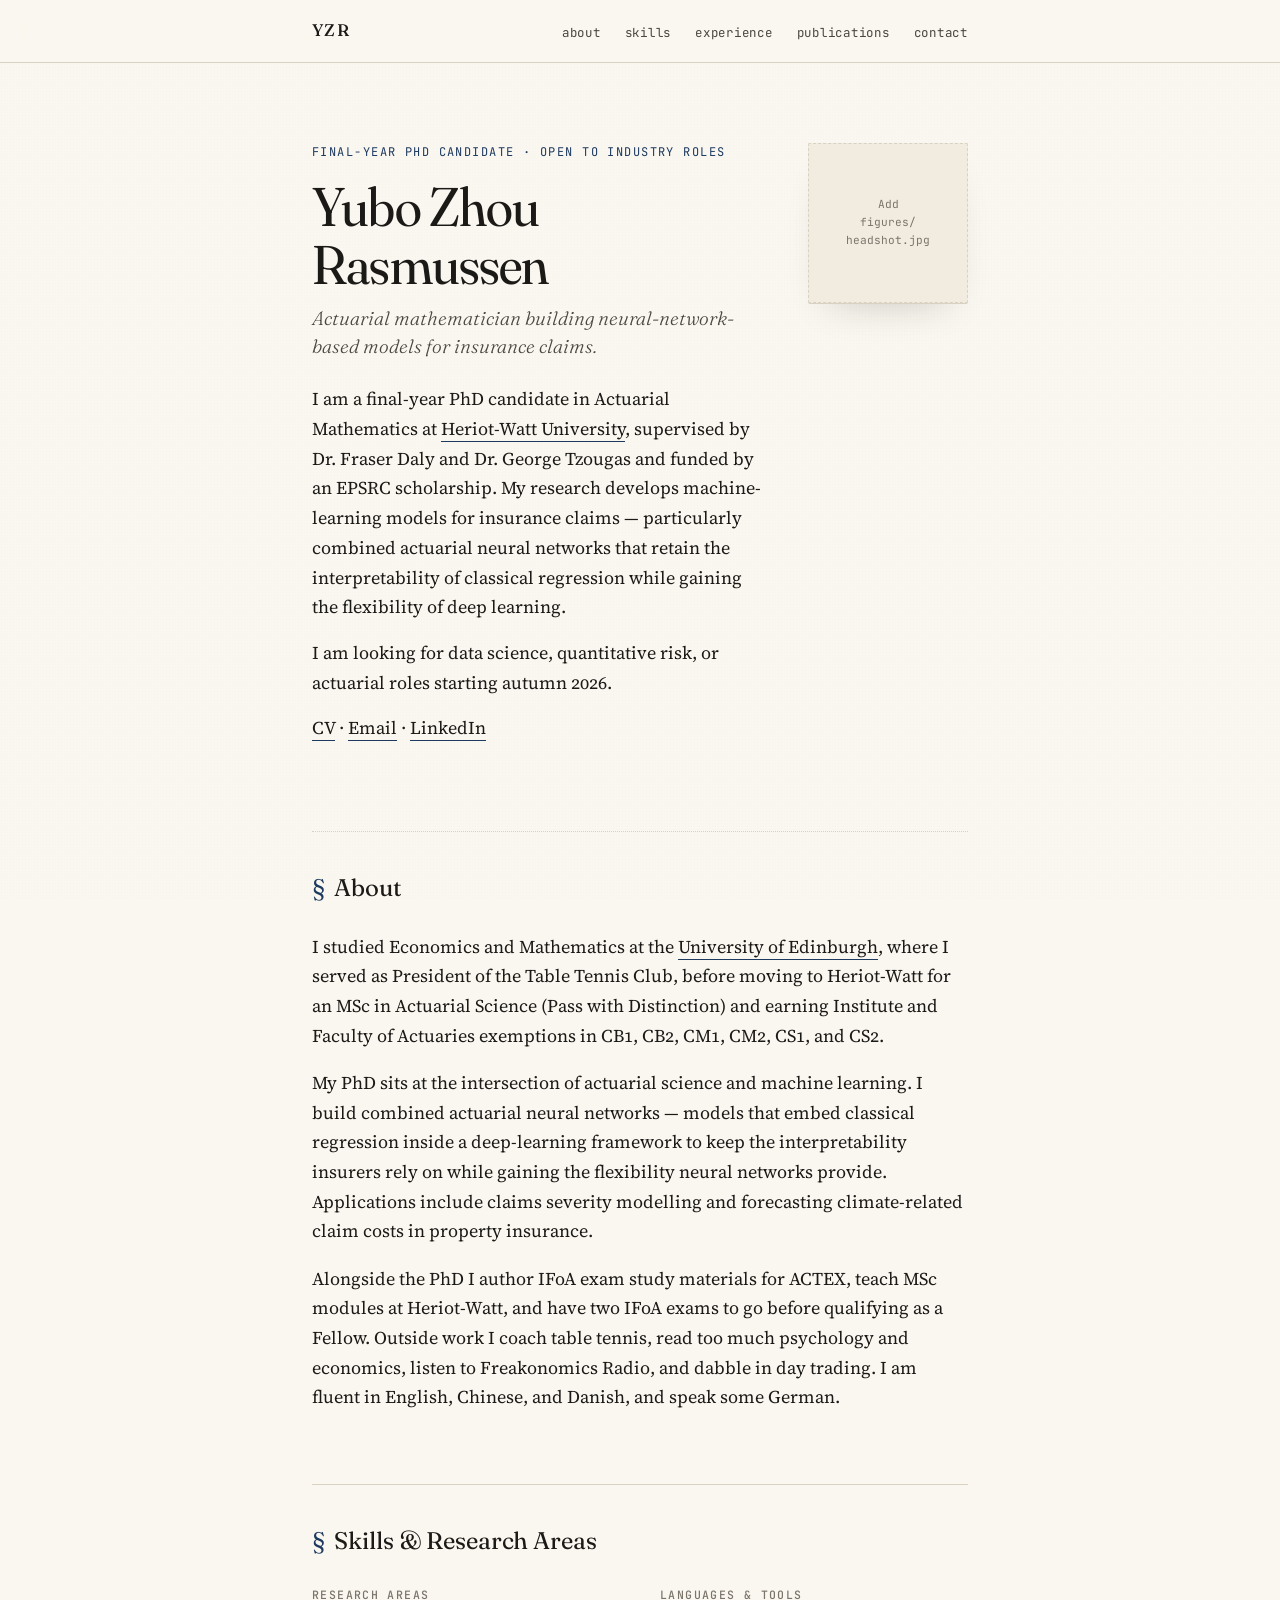
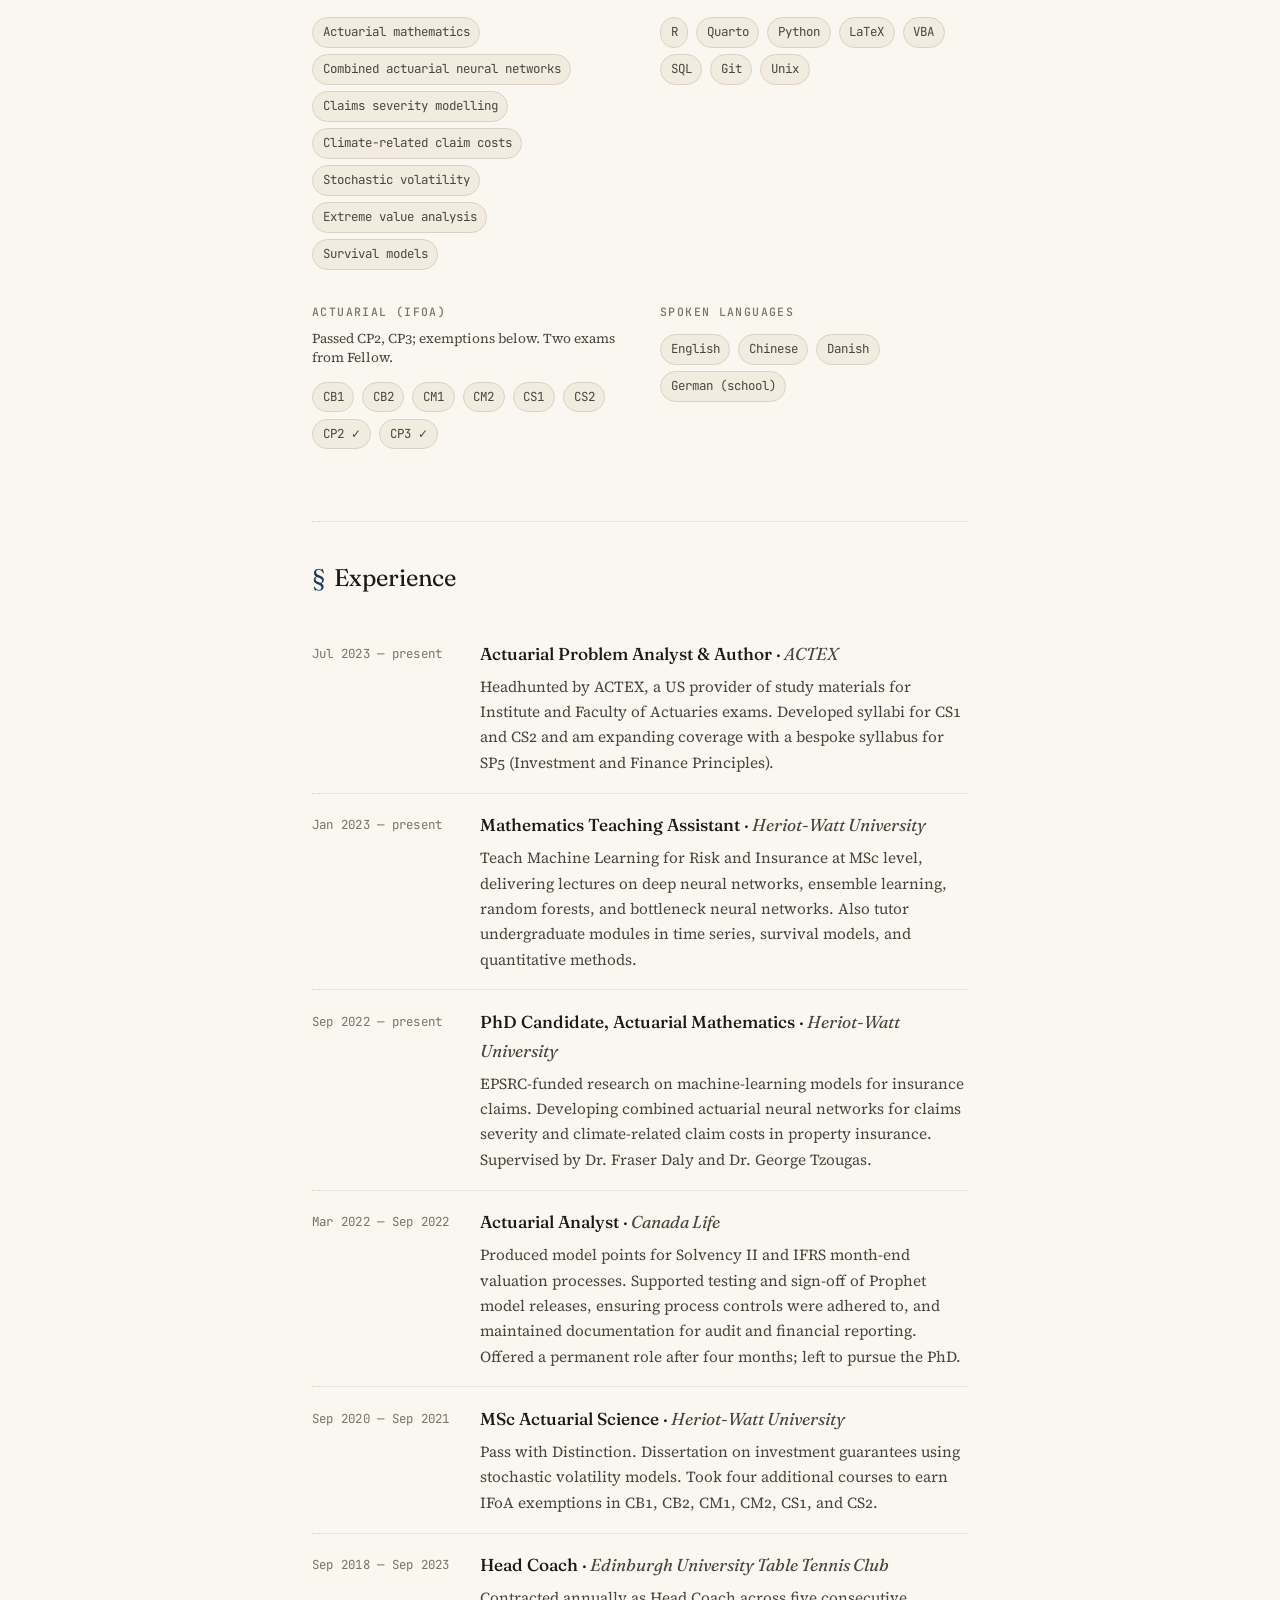
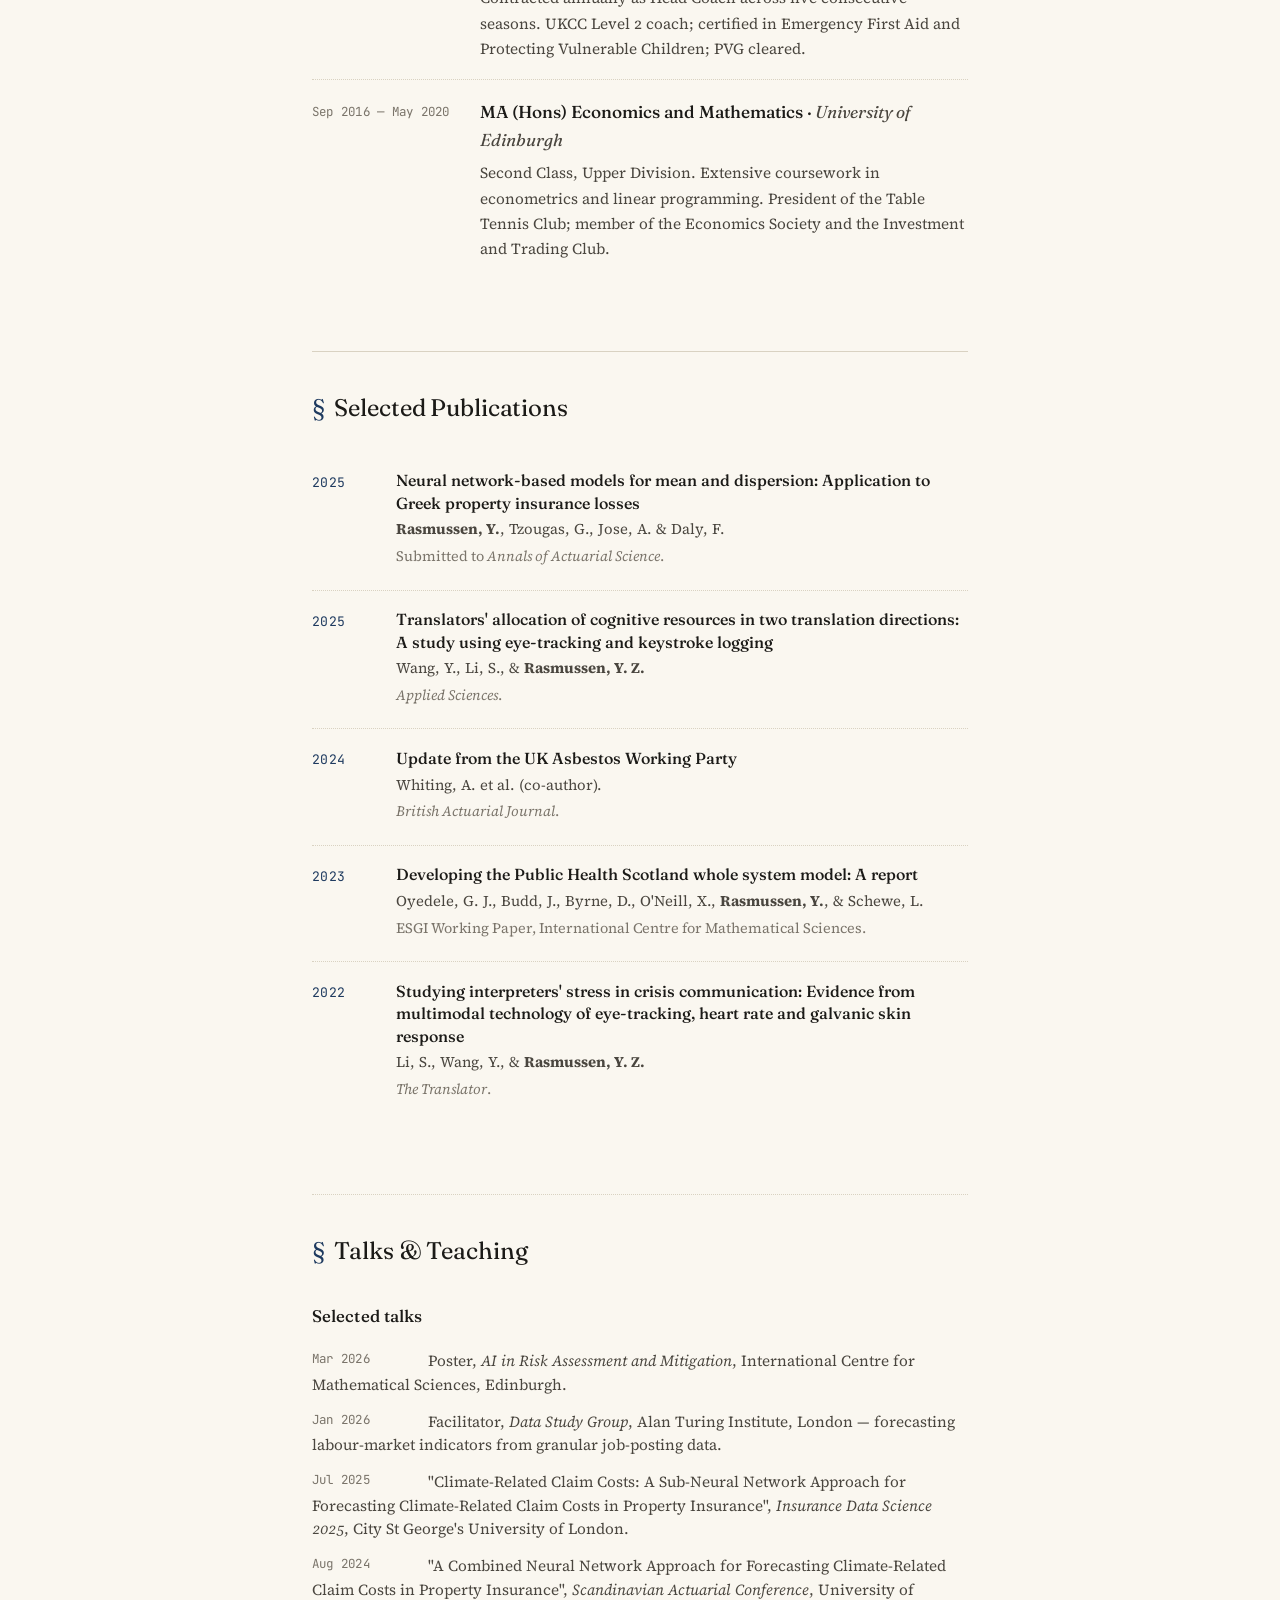
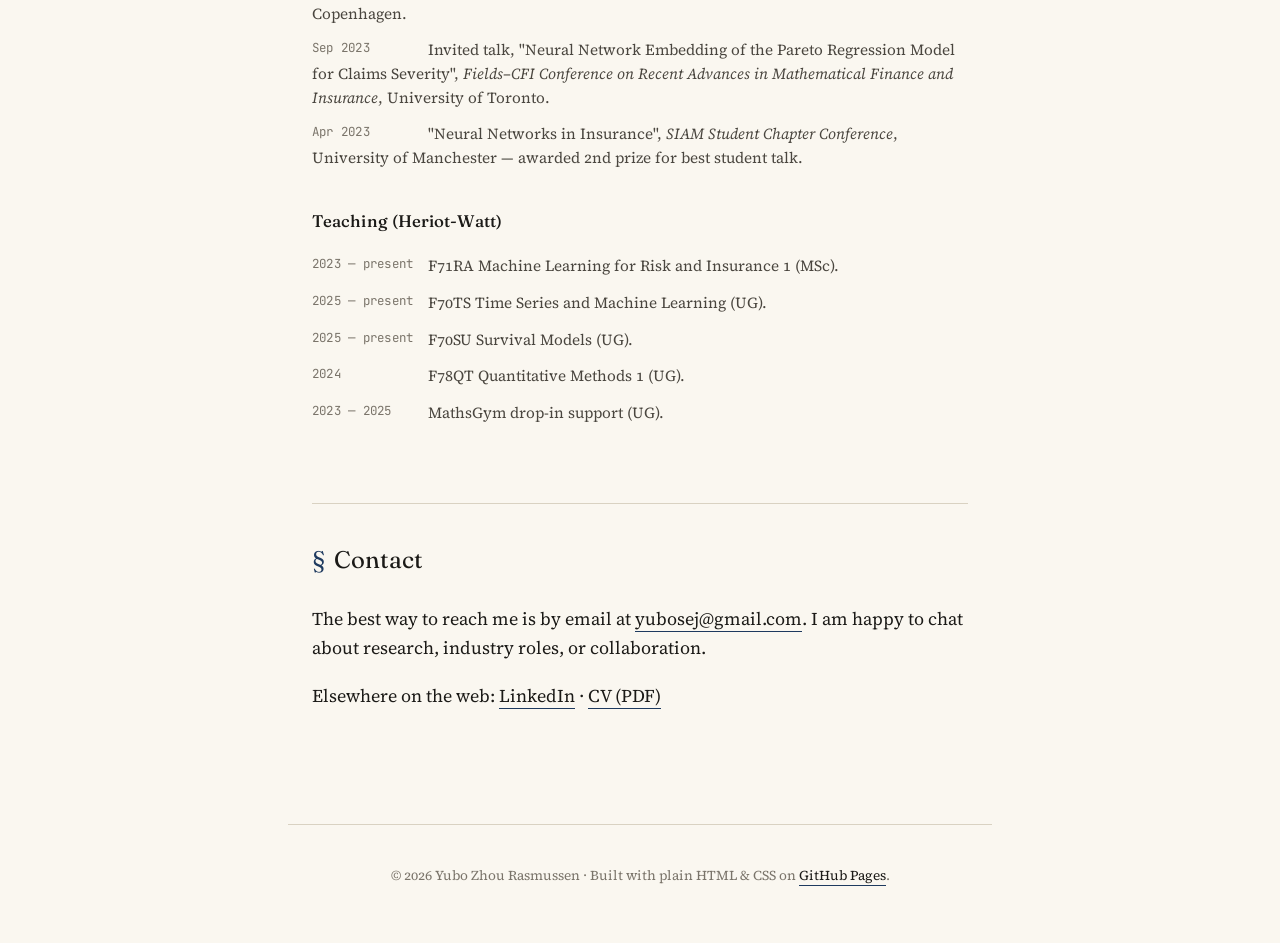
==== index.html @ 62c1d048 "Initial site" ====
<!doctype html>
<html lang="en">
<head>
    <meta charset="utf-8">
    <meta name="viewport" content="width=device-width, initial-scale=1">

    <title>Yubo Zhou Rasmussen — PhD Candidate in Actuarial Mathematics</title>
    <meta name="description" content="Personal website of Yubo Zhou Rasmussen, final-year PhD candidate in Actuarial Mathematics at Heriot-Watt University, building neural-network-based models for insurance claims.">

    <meta property="og:title" content="Yubo Zhou Rasmussen">
    <meta property="og:description" content="Final-year PhD candidate in Actuarial Mathematics at Heriot-Watt University, building machine learning models for insurance claims.">
    <meta property="og:type" content="website">

    <!-- Fonts: Fraunces (display serif) + Source Serif 4 (body serif) + JetBrains Mono (metadata) -->
    <link rel="preconnect" href="https://fonts.googleapis.com">
    <link rel="preconnect" href="https://fonts.gstatic.com" crossorigin>
    <link href="https://fonts.googleapis.com/css2?family=Fraunces:ital,opsz,wght@0,9..144,300..700;1,9..144,300..600&family=Source+Serif+4:ital,opsz,wght@0,8..60,300..700;1,8..60,300..600&family=JetBrains+Mono:wght@400;500&display=swap" rel="stylesheet">

    <link rel="stylesheet" href="style.css">
</head>
<body>

<header class="site-header">
    <nav class="site-nav" aria-label="Primary">
        <a href="#top" class="nav-brand">YZR</a>
        <ul class="nav-links">
            <li><a href="#about">About</a></li>
            <li><a href="#skills">Skills</a></li>
            <li><a href="#experience">Experience</a></li>
            <li><a href="#publications">Publications</a></li>
            <li><a href="#contact">Contact</a></li>
        </ul>
    </nav>
</header>

<main id="top">

    <!-- Intro / hero -->
    <section class="intro">
        <div class="intro-text">
            <p class="eyebrow">Final-year PhD candidate · Open to industry roles</p>
            <h1 class="display-name">Yubo Zhou Rasmussen</h1>
            <p class="tagline">
                Actuarial mathematician building neural-network-based models for insurance claims.
            </p>
            <p class="intro-paragraph">
                I am a final-year PhD candidate in Actuarial Mathematics at
                <a href="https://www.hw.ac.uk/" class="inline-link">Heriot-Watt University</a>,
                supervised by Dr. Fraser Daly and Dr. George Tzougas and funded by an
                EPSRC scholarship. My research develops machine-learning models for insurance
                claims — particularly combined actuarial neural networks that retain the
                interpretability of classical regression while gaining the flexibility of deep
                learning.
            </p>
            <p class="intro-paragraph">
                I am looking for data science, quantitative risk, or actuarial roles starting
                autumn 2026.
            </p>
            <p class="intro-paragraph">
                <a href="cv.pdf" class="inline-link">CV</a> ·
                <a href="mailto:yubosej@gmail.com" class="inline-link">Email</a> ·
                <a href="https://www.linkedin.com/in/yubo-zhou-rasmussen-578938173/" class="inline-link">LinkedIn</a>
            </p>
        </div>
        <div class="intro-photo">
            <!-- Replace figures/headshot.jpg with your photo (square, ~400x400px). -->
            <img src="figures/headshot.jpg" alt="Portrait of Yubo Zhou Rasmussen"
                 onerror="this.style.display='none'; this.nextElementSibling.style.display='flex';">
            <div class="photo-placeholder" style="display:none;">
                <span>Add<br>figures/<br>headshot.jpg</span>
            </div>
        </div>
    </section>

    <!-- About -->
    <section id="about" class="content-section">
        <h2 class="section-heading">About</h2>
        <div class="prose">
            <p>
                I studied Economics and Mathematics at the
                <a href="https://www.ed.ac.uk/" class="inline-link">University of Edinburgh</a>,
                where I served as President of the Table Tennis Club, before moving to
                Heriot-Watt for an MSc in Actuarial Science (Pass with Distinction) and
                earning Institute and Faculty of Actuaries exemptions in CB1, CB2, CM1, CM2,
                CS1, and CS2.
            </p>
            <p>
                My PhD sits at the intersection of actuarial science and machine learning.
                I build combined actuarial neural networks — models that embed classical
                regression inside a deep-learning framework to keep the interpretability
                insurers rely on while gaining the flexibility neural networks provide.
                Applications include claims severity modelling and forecasting climate-related
                claim costs in property insurance.
            </p>
            <p>
                Alongside the PhD I author IFoA exam study materials for ACTEX, teach MSc
                modules at Heriot-Watt, and have two IFoA exams to go before qualifying as a
                Fellow. Outside work I coach table tennis, read too much psychology and
                economics, listen to Freakonomics Radio, and dabble in day trading. I am
                fluent in English, Chinese, and Danish, and speak some German.
            </p>
        </div>
    </section>

    <!-- Skills & Research -->
    <section id="skills" class="content-section">
        <h2 class="section-heading">Skills &amp; Research Areas</h2>
        <div class="skills-grid">
            <div class="skill-group">
                <h3 class="skill-heading">Research areas</h3>
                <ul class="chip-list">
                    <li>Actuarial mathematics</li>
                    <li>Combined actuarial neural networks</li>
                    <li>Claims severity modelling</li>
                    <li>Climate-related claim costs</li>
                    <li>Stochastic volatility</li>
                    <li>Extreme value analysis</li>
                    <li>Survival models</li>
                </ul>
            </div>
            <div class="skill-group">
                <h3 class="skill-heading">Languages &amp; tools</h3>
                <ul class="chip-list">
                    <li>R</li>
                    <li>Quarto</li>
                    <li>Python</li>
                    <li>LaTeX</li>
                    <li>VBA</li>
                    <li>SQL</li>
                    <li>Git</li>
                    <li>Unix</li>
                </ul>
            </div>
            <div class="skill-group">
                <h3 class="skill-heading">Actuarial (IFoA)</h3>
                <p class="skill-note">Passed CP2, CP3; exemptions below. Two exams from Fellow.</p>
                <ul class="chip-list">
                    <li>CB1</li>
                    <li>CB2</li>
                    <li>CM1</li>
                    <li>CM2</li>
                    <li>CS1</li>
                    <li>CS2</li>
                    <li>CP2 ✓</li>
                    <li>CP3 ✓</li>
                </ul>
            </div>
            <div class="skill-group">
                <h3 class="skill-heading">Spoken languages</h3>
                <ul class="chip-list">
                    <li>English</li>
                    <li>Chinese</li>
                    <li>Danish</li>
                    <li>German (school)</li>
                </ul>
            </div>
        </div>
    </section>

    <!-- Experience -->
    <section id="experience" class="content-section">
        <h2 class="section-heading">Experience</h2>
        <ul class="timeline">

            <li class="timeline-item">
                <span class="timeline-date">Jul 2023 — present</span>
                <div class="timeline-body">
                    <h3 class="timeline-title">Actuarial Problem Analyst &amp; Author · <span class="timeline-org">ACTEX</span></h3>
                    <p>
                        Headhunted by ACTEX, a US provider of study materials for Institute
                        and Faculty of Actuaries exams. Developed syllabi for CS1 and CS2
                        and am expanding coverage with a bespoke syllabus for SP5 (Investment
                        and Finance Principles).
                    </p>
                </div>
            </li>

            <li class="timeline-item">
                <span class="timeline-date">Jan 2023 — present</span>
                <div class="timeline-body">
                    <h3 class="timeline-title">Mathematics Teaching Assistant · <span class="timeline-org">Heriot-Watt University</span></h3>
                    <p>
                        Teach Machine Learning for Risk and Insurance at MSc level,
                        delivering lectures on deep neural networks, ensemble learning,
                        random forests, and bottleneck neural networks. Also tutor
                        undergraduate modules in time series, survival models, and
                        quantitative methods.
                    </p>
                </div>
            </li>

            <li class="timeline-item">
                <span class="timeline-date">Sep 2022 — present</span>
                <div class="timeline-body">
                    <h3 class="timeline-title">PhD Candidate, Actuarial Mathematics · <span class="timeline-org">Heriot-Watt University</span></h3>
                    <p>
                        EPSRC-funded research on machine-learning models for insurance
                        claims. Developing combined actuarial neural networks for claims
                        severity and climate-related claim costs in property insurance.
                        Supervised by Dr. Fraser Daly and Dr. George Tzougas.
                    </p>
                </div>
            </li>

            <li class="timeline-item">
                <span class="timeline-date">Mar 2022 — Sep 2022</span>
                <div class="timeline-body">
                    <h3 class="timeline-title">Actuarial Analyst · <span class="timeline-org">Canada Life</span></h3>
                    <p>
                        Produced model points for Solvency II and IFRS month-end valuation
                        processes. Supported testing and sign-off of Prophet model releases,
                        ensuring process controls were adhered to, and maintained
                        documentation for audit and financial reporting. Offered a permanent
                        role after four months; left to pursue the PhD.
                    </p>
                </div>
            </li>

            <li class="timeline-item">
                <span class="timeline-date">Sep 2020 — Sep 2021</span>
                <div class="timeline-body">
                    <h3 class="timeline-title">MSc Actuarial Science · <span class="timeline-org">Heriot-Watt University</span></h3>
                    <p>
                        Pass with Distinction. Dissertation on investment guarantees using
                        stochastic volatility models. Took four additional courses to earn
                        IFoA exemptions in CB1, CB2, CM1, CM2, CS1, and CS2.
                    </p>
                </div>
            </li>

            <li class="timeline-item">
                <span class="timeline-date">Sep 2018 — Sep 2023</span>
                <div class="timeline-body">
                    <h3 class="timeline-title">Head Coach · <span class="timeline-org">Edinburgh University Table Tennis Club</span></h3>
                    <p>
                        Contracted annually as Head Coach across five consecutive seasons.
                        UKCC Level 2 coach; certified in Emergency First Aid and
                        Protecting Vulnerable Children; PVG cleared.
                    </p>
                </div>
            </li>

            <li class="timeline-item">
                <span class="timeline-date">Sep 2016 — May 2020</span>
                <div class="timeline-body">
                    <h3 class="timeline-title">MA (Hons) Economics and Mathematics · <span class="timeline-org">University of Edinburgh</span></h3>
                    <p>
                        Second Class, Upper Division. Extensive coursework in econometrics
                        and linear programming. President of the Table Tennis Club; member
                        of the Economics Society and the Investment and Trading Club.
                    </p>
                </div>
            </li>

        </ul>
    </section>

    <!-- Publications -->
    <section id="publications" class="content-section">
        <h2 class="section-heading">Selected Publications</h2>
        <ol class="publication-list">

            <li class="publication">
                <span class="pub-year">2025</span>
                <div class="pub-body">
                    <p class="pub-title">Neural network-based models for mean and dispersion: Application to Greek property insurance losses</p>
                    <p class="pub-authors"><strong>Rasmussen, Y.</strong>, Tzougas, G., Jose, A. &amp; Daly, F.</p>
                    <p class="pub-venue">
                        Submitted to <em>Annals of Actuarial Science</em>.
                    </p>
                </div>
            </li>

            <li class="publication">
                <span class="pub-year">2025</span>
                <div class="pub-body">
                    <p class="pub-title">Translators' allocation of cognitive resources in two translation directions: A study using eye-tracking and keystroke logging</p>
                    <p class="pub-authors">Wang, Y., Li, S., &amp; <strong>Rasmussen, Y. Z.</strong></p>
                    <p class="pub-venue">
                        <em>Applied Sciences</em>.
                    </p>
                </div>
            </li>

            <li class="publication">
                <span class="pub-year">2024</span>
                <div class="pub-body">
                    <p class="pub-title">Update from the UK Asbestos Working Party</p>
                    <p class="pub-authors">Whiting, A. et al. (co-author).</p>
                    <p class="pub-venue">
                        <em>British Actuarial Journal</em>.
                    </p>
                </div>
            </li>

            <li class="publication">
                <span class="pub-year">2023</span>
                <div class="pub-body">
                    <p class="pub-title">Developing the Public Health Scotland whole system model: A report</p>
                    <p class="pub-authors">Oyedele, G. J., Budd, J., Byrne, D., O'Neill, X., <strong>Rasmussen, Y.</strong>, &amp; Schewe, L.</p>
                    <p class="pub-venue">
                        ESGI Working Paper, International Centre for Mathematical Sciences.
                    </p>
                </div>
            </li>

            <li class="publication">
                <span class="pub-year">2022</span>
                <div class="pub-body">
                    <p class="pub-title">Studying interpreters' stress in crisis communication: Evidence from multimodal technology of eye-tracking, heart rate and galvanic skin response</p>
                    <p class="pub-authors">Li, S., Wang, Y., &amp; <strong>Rasmussen, Y. Z.</strong></p>
                    <p class="pub-venue">
                        <em>The Translator</em>.
                    </p>
                </div>
            </li>

        </ol>
    </section>

    <!-- Talks & Teaching -->
    <section id="talks" class="content-section">
        <h2 class="section-heading">Talks &amp; Teaching</h2>

        <h3 class="subsection-heading">Selected talks</h3>
        <ul class="compact-list">
            <li><span class="list-date">Mar 2026</span> Poster, <em>AI in Risk Assessment and Mitigation</em>, International Centre for Mathematical Sciences, Edinburgh.</li>
            <li><span class="list-date">Jan 2026</span> Facilitator, <em>Data Study Group</em>, Alan Turing Institute, London — forecasting labour-market indicators from granular job-posting data.</li>
            <li><span class="list-date">Jul 2025</span> "Climate-Related Claim Costs: A Sub-Neural Network Approach for Forecasting Climate-Related Claim Costs in Property Insurance", <em>Insurance Data Science 2025</em>, City St George's University of London.</li>
            <li><span class="list-date">Aug 2024</span> "A Combined Neural Network Approach for Forecasting Climate-Related Claim Costs in Property Insurance", <em>Scandinavian Actuarial Conference</em>, University of Copenhagen.</li>
            <li><span class="list-date">Sep 2023</span> Invited talk, "Neural Network Embedding of the Pareto Regression Model for Claims Severity", <em>Fields–CFI Conference on Recent Advances in Mathematical Finance and Insurance</em>, University of Toronto.</li>
            <li><span class="list-date">Apr 2023</span> "Neural Networks in Insurance", <em>SIAM Student Chapter Conference</em>, University of Manchester — awarded 2nd prize for best student talk.</li>
        </ul>

        <h3 class="subsection-heading">Teaching (Heriot-Watt)</h3>
        <ul class="compact-list">
            <li><span class="list-date">2023 — present</span> F71RA Machine Learning for Risk and Insurance 1 (MSc).</li>
            <li><span class="list-date">2025 — present</span> F70TS Time Series and Machine Learning (UG).</li>
            <li><span class="list-date">2025 — present</span> F70SU Survival Models (UG).</li>
            <li><span class="list-date">2024</span> F78QT Quantitative Methods 1 (UG).</li>
            <li><span class="list-date">2023 — 2025</span> MathsGym drop-in support (UG).</li>
        </ul>
    </section>

    <!-- Contact -->
    <section id="contact" class="content-section">
        <h2 class="section-heading">Contact</h2>
        <div class="prose">
            <p>
                The best way to reach me is by email at
                <a href="mailto:yubosej@gmail.com" class="inline-link">yubosej@gmail.com</a>.
                I am happy to chat about research, industry roles, or collaboration.
            </p>
            <p>
                Elsewhere on the web:
                <a href="https://www.linkedin.com/in/yubo-zhou-rasmussen-578938173/" class="inline-link">LinkedIn</a> ·
                <a href="cv.pdf" class="inline-link">CV (PDF)</a>
            </p>
        </div>
    </section>

</main>

<footer class="site-footer">
    <p>
        © <span id="year">2026</span> Yubo Zhou Rasmussen ·
        Built with plain HTML &amp; CSS on
        <a href="https://pages.github.com/" class="inline-link">GitHub Pages</a>.
    </p>
</footer>

<script>
    // Current year in footer
    document.getElementById('year').textContent = new Date().getFullYear();

    // Scrollspy: highlight nav link for the section in view
    (function () {
        var links = document.querySelectorAll('.nav-links a');
        var sections = Array.prototype.map.call(links, function (a) {
            return document.querySelector(a.getAttribute('href'));
        });
        function onScroll() {
            var y = window.scrollY + 120;
            var active = -1;
            for (var i = 0; i < sections.length; i++) {
                if (sections[i] && sections[i].offsetTop <= y) active = i;
            }
            links.forEach(function (a, i) { a.classList.toggle('is-active', i === active); });
        }
        window.addEventListener('scroll', onScroll, { passive: true });
        onScroll();
    })();
</script>

</body>
</html>
---- style.css ----
/* =========================================================
   Yubo Zhou Rasmussen — academic portfolio
   Aesthetic: refined academic minimalism.
   Cream paper, deep ink, muted navy accent, serif typography.
   ========================================================= */

:root {
    --paper: #faf7f0;
    --paper-deep: #f2ece0;
    --ink: #1b1a17;
    --ink-soft: #4a463f;
    --ink-mute: #7a746a;
    --rule: #d9d2c2;
    --accent: #1e3a5f;         /* deep academic navy */
    --accent-soft: #3b5a82;
    --max-width: 44rem;        /* ~704px — narrow, readable column */

    --font-display: "Fraunces", "Source Serif 4", Georgia, serif;
    --font-body: "Source Serif 4", Georgia, "Times New Roman", serif;
    --font-mono: "JetBrains Mono", ui-monospace, "SF Mono", Menlo, monospace;
}

* { box-sizing: border-box; }

html { scroll-behavior: smooth; }

body {
    margin: 0;
    background: var(--paper);
    color: var(--ink);
    font-family: var(--font-body);
    font-size: 18px;
    line-height: 1.65;
    font-feature-settings: "kern", "liga", "onum";
    -webkit-font-smoothing: antialiased;
    text-rendering: optimizeLegibility;
}

/* Subtle paper grain — very light radial texture */
body::before {
    content: "";
    position: fixed;
    inset: 0;
    pointer-events: none;
    background-image:
        radial-gradient(rgba(27, 26, 23, 0.025) 1px, transparent 1px);
    background-size: 3px 3px;
    opacity: 0.6;
    z-index: 0;
}

main, .site-header, .site-footer { position: relative; z-index: 1; }

/* =========================================================
   Header / navigation
   ========================================================= */
.site-header {
    position: sticky;
    top: 0;
    background: rgba(250, 247, 240, 0.85);
    backdrop-filter: saturate(140%) blur(10px);
    -webkit-backdrop-filter: saturate(140%) blur(10px);
    border-bottom: 1px solid var(--rule);
    z-index: 10;
}

.site-nav {
    max-width: var(--max-width);
    margin: 0 auto;
    padding: 1rem 1.5rem;
    display: flex;
    align-items: center;
    justify-content: space-between;
    gap: 1rem;
}

.nav-brand {
    font-family: var(--font-display);
    font-weight: 500;
    font-size: 1.05rem;
    letter-spacing: 0.08em;
    color: var(--ink);
    text-decoration: none;
}

.nav-links {
    list-style: none;
    margin: 0;
    padding: 0;
    display: flex;
    gap: 1.5rem;
    flex-wrap: wrap;
    justify-content: flex-end;
}

.nav-links a {
    font-family: var(--font-mono);
    font-size: 0.78rem;
    letter-spacing: 0.06em;
    text-transform: lowercase;
    color: var(--ink-soft);
    text-decoration: none;
    padding-bottom: 2px;
    border-bottom: 1px solid transparent;
    transition: color 0.18s ease, border-color 0.18s ease;
}

.nav-links a:hover,
.nav-links a.is-active {
    color: var(--accent);
    border-bottom-color: var(--accent);
}

/* =========================================================
   Layout — content column
   ========================================================= */
main {
    max-width: var(--max-width);
    margin: 0 auto;
    padding: 3rem 1.5rem 6rem;
}

.content-section {
    margin-top: 4.5rem;
    padding-top: 2.25rem;
    border-top: 1px solid var(--rule);
    animation: fade-up 0.9s ease both;
    animation-delay: 0.1s;
}

.content-section:nth-of-type(even) { border-top-style: dotted; }

@keyframes fade-up {
    from { opacity: 0; transform: translateY(8px); }
    to   { opacity: 1; transform: translateY(0); }
}

@media (prefers-reduced-motion: reduce) {
    * { animation: none !important; transition: none !important; }
    html { scroll-behavior: auto; }
}

/* =========================================================
   Intro / hero
   ========================================================= */
.intro {
    display: grid;
    grid-template-columns: 1fr auto;
    gap: 2.5rem;
    align-items: start;
    padding-top: 2rem;
}

.intro-text { min-width: 0; }

.eyebrow {
    font-family: var(--font-mono);
    font-size: 0.75rem;
    letter-spacing: 0.12em;
    text-transform: uppercase;
    color: var(--accent);
    margin: 0 0 1rem;
}

.display-name {
    font-family: var(--font-display);
    font-variation-settings: "opsz" 96, "SOFT" 40;
    font-weight: 400;
    font-size: clamp(2.4rem, 6vw, 3.4rem);
    line-height: 1.05;
    letter-spacing: -0.015em;
    margin: 0 0 0.75rem;
    color: var(--ink);
}

.tagline {
    font-family: var(--font-display);
    font-style: italic;
    font-weight: 300;
    font-size: 1.2rem;
    line-height: 1.45;
    color: var(--ink-soft);
    margin: 0 0 1.5rem;
    max-width: 32rem;
}

.intro-paragraph {
    margin: 0 0 1rem;
    max-width: 34rem;
}

.intro-photo {
    width: 160px;
    height: 160px;
    flex-shrink: 0;
    border-radius: 2px;
    overflow: hidden;
    background: var(--paper-deep);
    box-shadow: 0 1px 0 var(--rule),
                0 20px 40px -24px rgba(27, 26, 23, 0.25);
}

.intro-photo img {
    width: 100%;
    height: 100%;
    object-fit: cover;
    display: block;
    filter: saturate(0.92) contrast(1.02);
}

.photo-placeholder {
    width: 100%;
    height: 100%;
    display: flex;
    align-items: center;
    justify-content: center;
    font-family: var(--font-mono);
    font-size: 0.7rem;
    color: var(--ink-mute);
    text-align: center;
    line-height: 1.6;
    padding: 0.5rem;
    border: 1px dashed var(--rule);
}

@media (max-width: 600px) {
    .intro {
        grid-template-columns: 1fr;
        gap: 1.75rem;
    }
    .intro-photo {
        width: 120px;
        height: 120px;
        order: -1;
    }
}

/* =========================================================
   Section headings
   ========================================================= */
.section-heading {
    font-family: var(--font-display);
    font-weight: 400;
    font-size: 1.5rem;
    letter-spacing: -0.005em;
    margin: 0 0 1.5rem;
    color: var(--ink);
}

.section-heading::before {
    content: "§ ";
    color: var(--accent);
    font-weight: 400;
    margin-right: 0.15em;
}

.section-sub {
    color: var(--ink-soft);
    font-size: 0.95rem;
    margin: -0.75rem 0 1.5rem;
}

.subsection-heading {
    font-family: var(--font-display);
    font-weight: 500;
    font-size: 1.05rem;
    color: var(--ink);
    margin: 2rem 0 0.75rem;
    letter-spacing: 0.005em;
}

.skill-heading {
    font-family: var(--font-mono);
    font-size: 0.72rem;
    font-weight: 500;
    letter-spacing: 0.12em;
    text-transform: uppercase;
    color: var(--ink-mute);
    margin: 0 0 0.85rem;
}

.skill-note {
    font-size: 0.85rem;
    color: var(--ink-soft);
    margin: -0.35rem 0 0.85rem;
    line-height: 1.45;
}

/* =========================================================
   Prose / links
   ========================================================= */
.prose p {
    margin: 0 0 1.1rem;
}

.inline-link {
    color: var(--ink);
    text-decoration: none;
    background-image: linear-gradient(var(--accent), var(--accent));
    background-repeat: no-repeat;
    background-position: 0 100%;
    background-size: 100% 1px;
    padding-bottom: 1px;
    transition: background-size 0.2s ease, color 0.2s ease;
}

.inline-link:hover {
    color: var(--accent);
    background-size: 100% 2px;
}

/* =========================================================
   Skills grid
   ========================================================= */
.skills-grid {
    display: grid;
    grid-template-columns: repeat(auto-fit, minmax(200px, 1fr));
    gap: 2rem 2.5rem;
}

.chip-list {
    list-style: none;
    margin: 0;
    padding: 0;
    display: flex;
    flex-wrap: wrap;
    gap: 0.4rem 0.5rem;
}

.chip-list li {
    font-family: var(--font-mono);
    font-size: 0.78rem;
    padding: 0.25rem 0.6rem;
    color: var(--ink-soft);
    background: var(--paper-deep);
    border: 1px solid var(--rule);
    border-radius: 999px;
    transition: border-color 0.18s ease, color 0.18s ease;
}

.chip-list li:hover {
    border-color: var(--accent);
    color: var(--accent);
}

/* =========================================================
   Experience — timeline
   ========================================================= */
.timeline {
    list-style: none;
    margin: 0;
    padding: 0;
}

.timeline-item {
    display: grid;
    grid-template-columns: 9rem 1fr;
    gap: 1.5rem;
    padding: 1.1rem 0;
    border-bottom: 1px dotted var(--rule);
}

.timeline-item:last-child { border-bottom: none; }

.timeline-date {
    font-family: var(--font-mono);
    font-size: 0.78rem;
    color: var(--ink-mute);
    padding-top: 0.25rem;
    letter-spacing: 0.02em;
}

.timeline-title {
    font-family: var(--font-display);
    font-weight: 500;
    font-size: 1.08rem;
    margin: 0 0 0.35rem;
    color: var(--ink);
}

.timeline-org {
    font-weight: 400;
    font-style: italic;
    color: var(--ink-soft);
}

.timeline-body p {
    margin: 0;
    color: var(--ink-soft);
    font-size: 0.96rem;
}

@media (max-width: 560px) {
    .timeline-item {
        grid-template-columns: 1fr;
        gap: 0.3rem;
    }
    .timeline-date { padding-top: 0; }
}

/* =========================================================
   Publications
   ========================================================= */
.publication-list {
    list-style: none;
    margin: 0;
    padding: 0;
}

.publication {
    display: grid;
    grid-template-columns: 4rem 1fr;
    gap: 1.25rem;
    padding: 1.1rem 0;
    border-bottom: 1px dotted var(--rule);
}

.publication:last-child { border-bottom: none; }

.pub-year {
    font-family: var(--font-mono);
    font-size: 0.82rem;
    color: var(--accent);
    padding-top: 0.15rem;
    letter-spacing: 0.02em;
}

.pub-body p { margin: 0 0 0.2rem; }

.pub-title {
    font-family: var(--font-display);
    font-weight: 500;
    font-size: 1rem;
    color: var(--ink);
    line-height: 1.4;
}

.pub-authors {
    font-size: 0.93rem;
    color: var(--ink-soft);
}

.pub-venue {
    font-size: 0.9rem;
    color: var(--ink-mute);
}

@media (max-width: 500px) {
    .publication {
        grid-template-columns: 1fr;
        gap: 0.2rem;
    }
}

/* =========================================================
   Compact lists (talks, teaching)
   ========================================================= */
.compact-list {
    list-style: none;
    margin: 0;
    padding: 0;
}

.compact-list li {
    padding: 0.4rem 0;
    font-size: 0.96rem;
    color: var(--ink-soft);
    line-height: 1.55;
}

.list-date {
    display: inline-block;
    width: 7rem;
    font-family: var(--font-mono);
    font-size: 0.78rem;
    color: var(--ink-mute);
    letter-spacing: 0.02em;
    vertical-align: top;
}

@media (max-width: 500px) {
    .list-date { display: block; width: auto; margin-bottom: 0.15rem; }
}

/* =========================================================
   Footer
   ========================================================= */
.site-footer {
    max-width: var(--max-width);
    margin: 0 auto;
    padding: 2.5rem 1.5rem 3.5rem;
    border-top: 1px solid var(--rule);
    color: var(--ink-mute);
    font-size: 0.85rem;
    text-align: center;
}

.site-footer p { margin: 0; }

/* =========================================================
   Selection
   ========================================================= */
::selection {
    background: var(--accent);
    color: var(--paper);
}
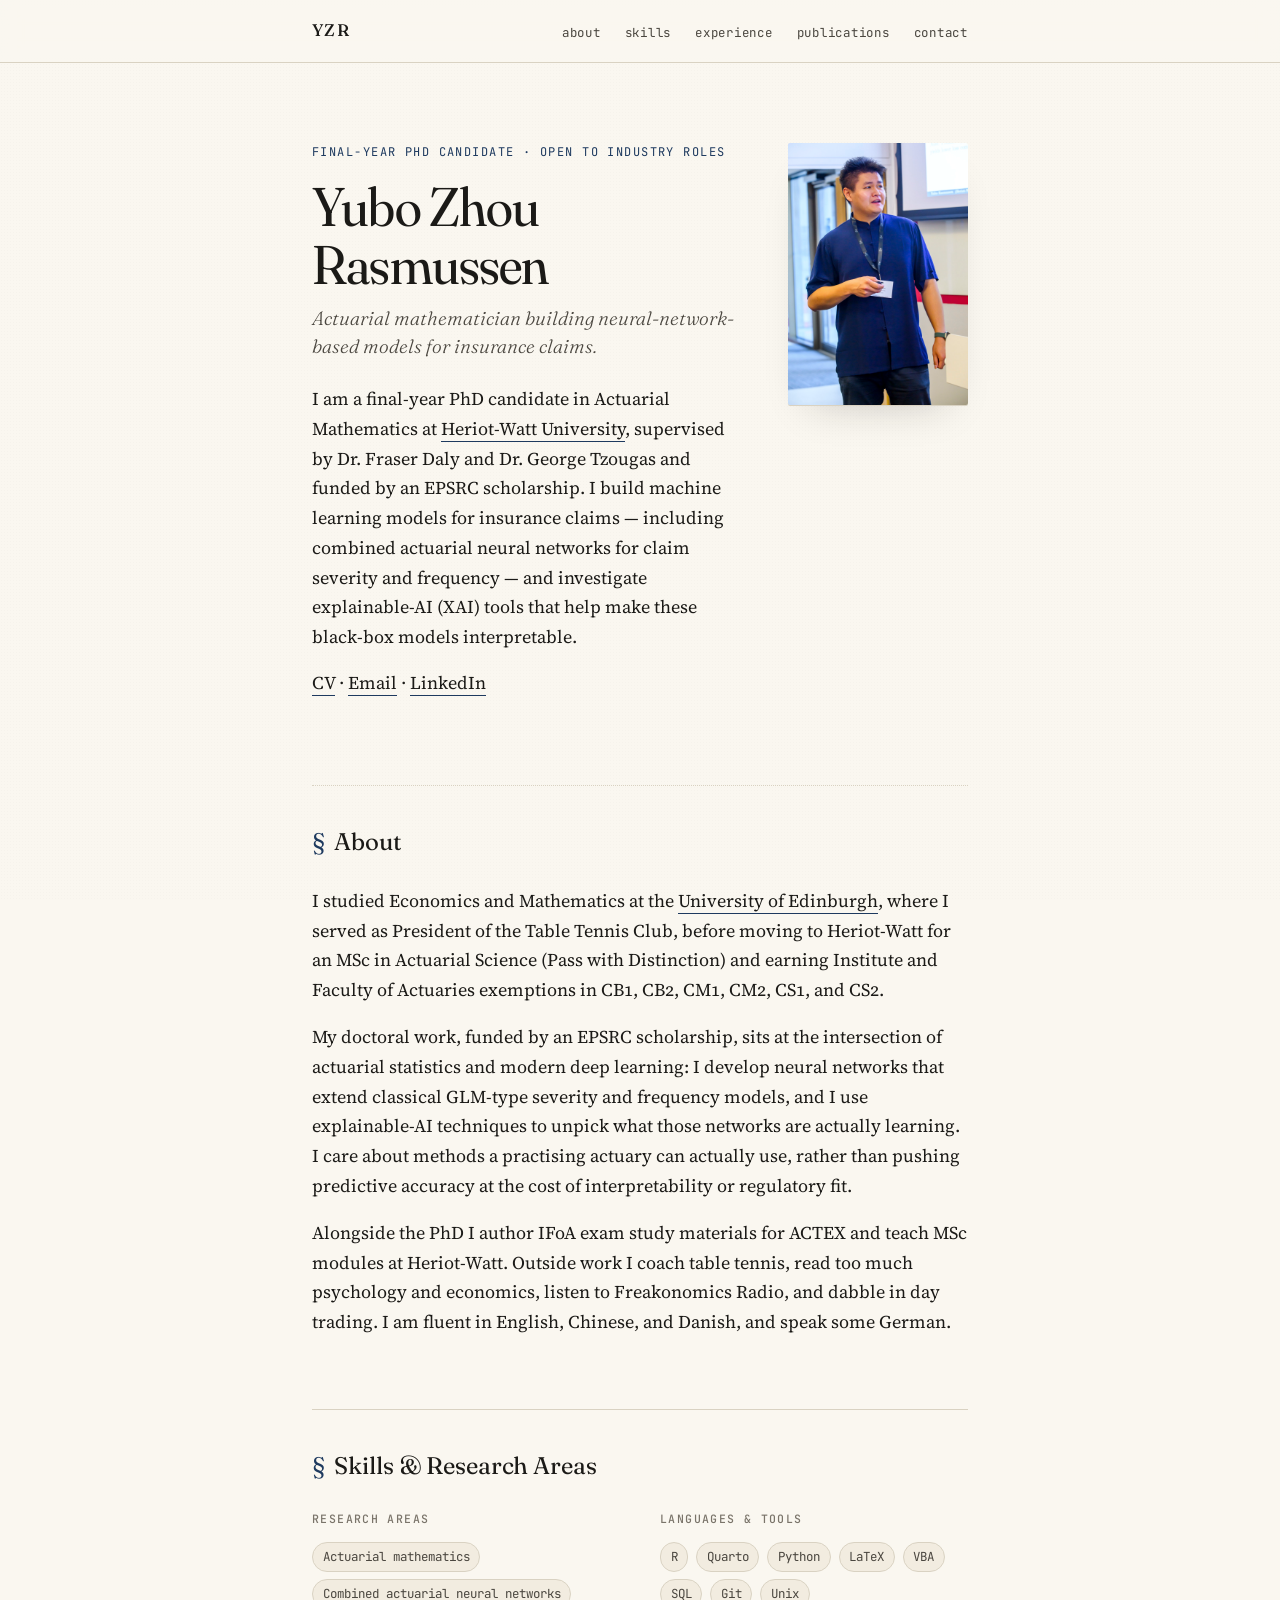
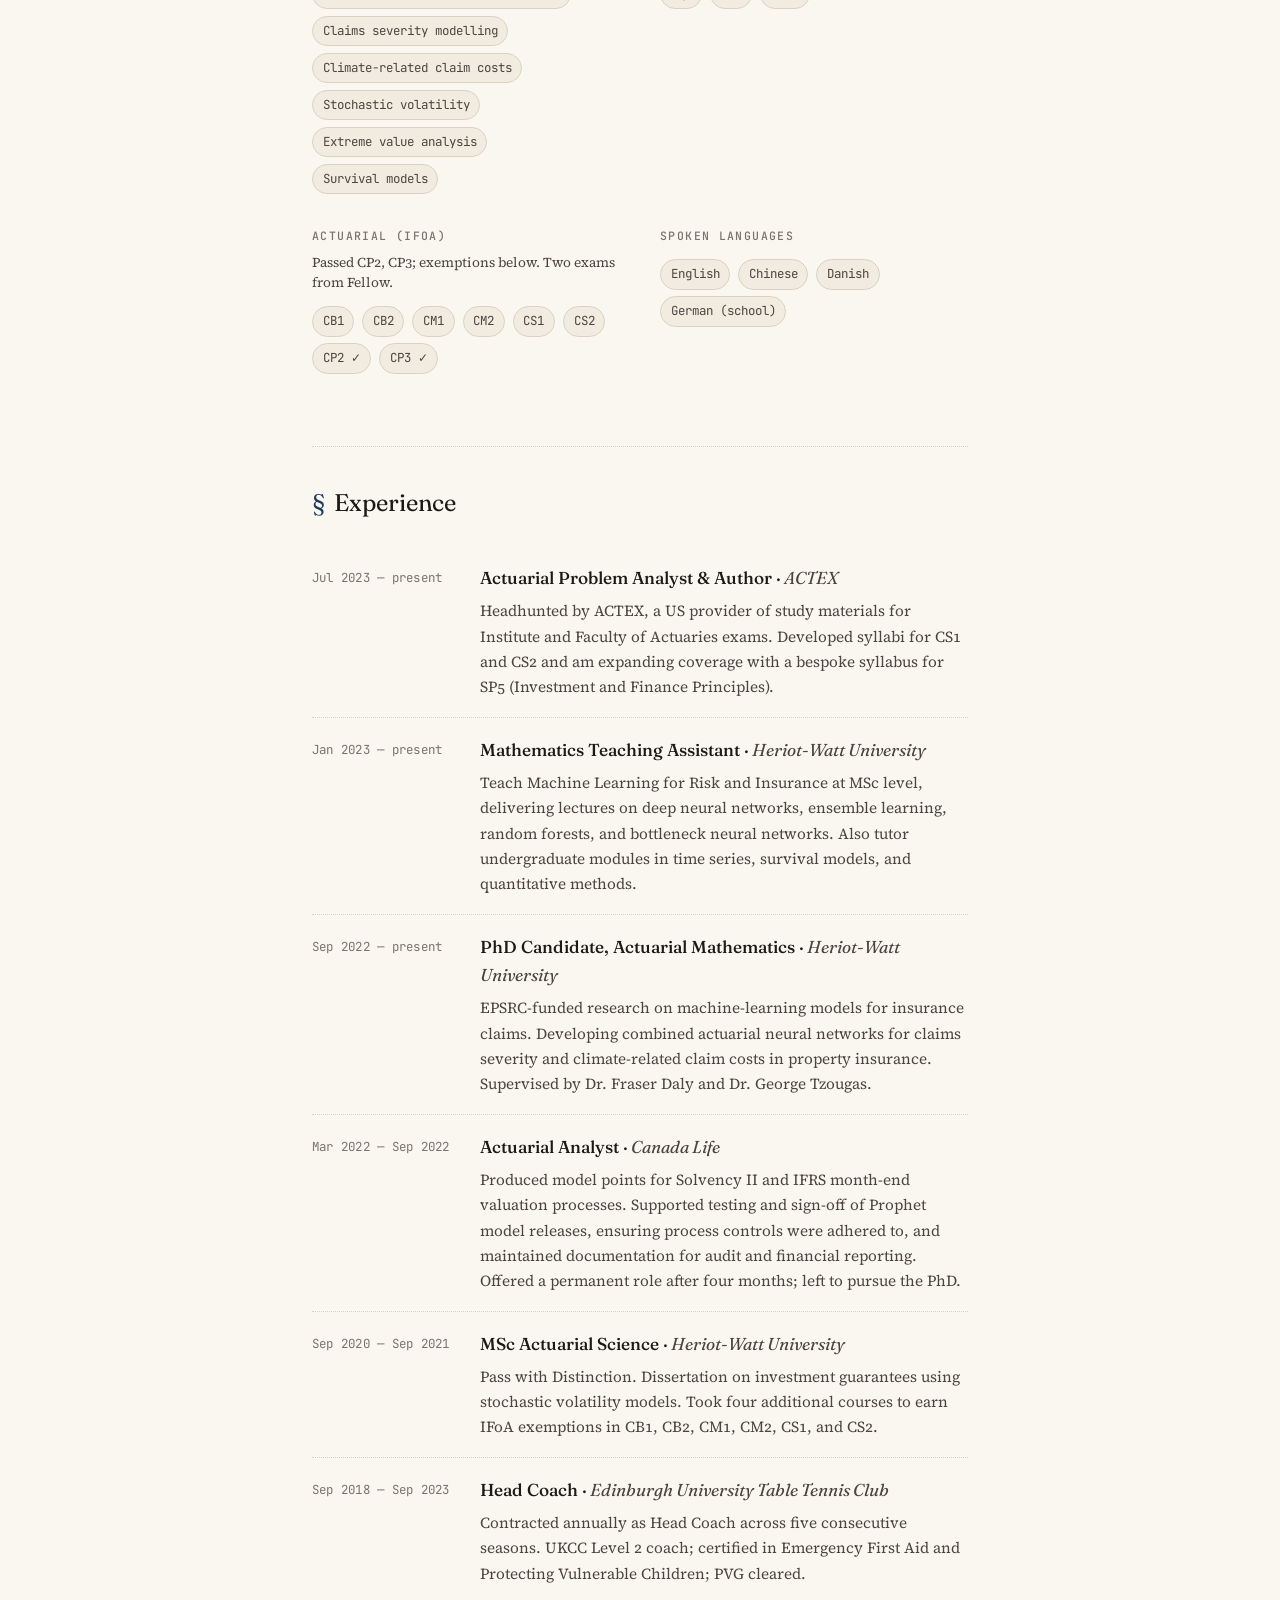
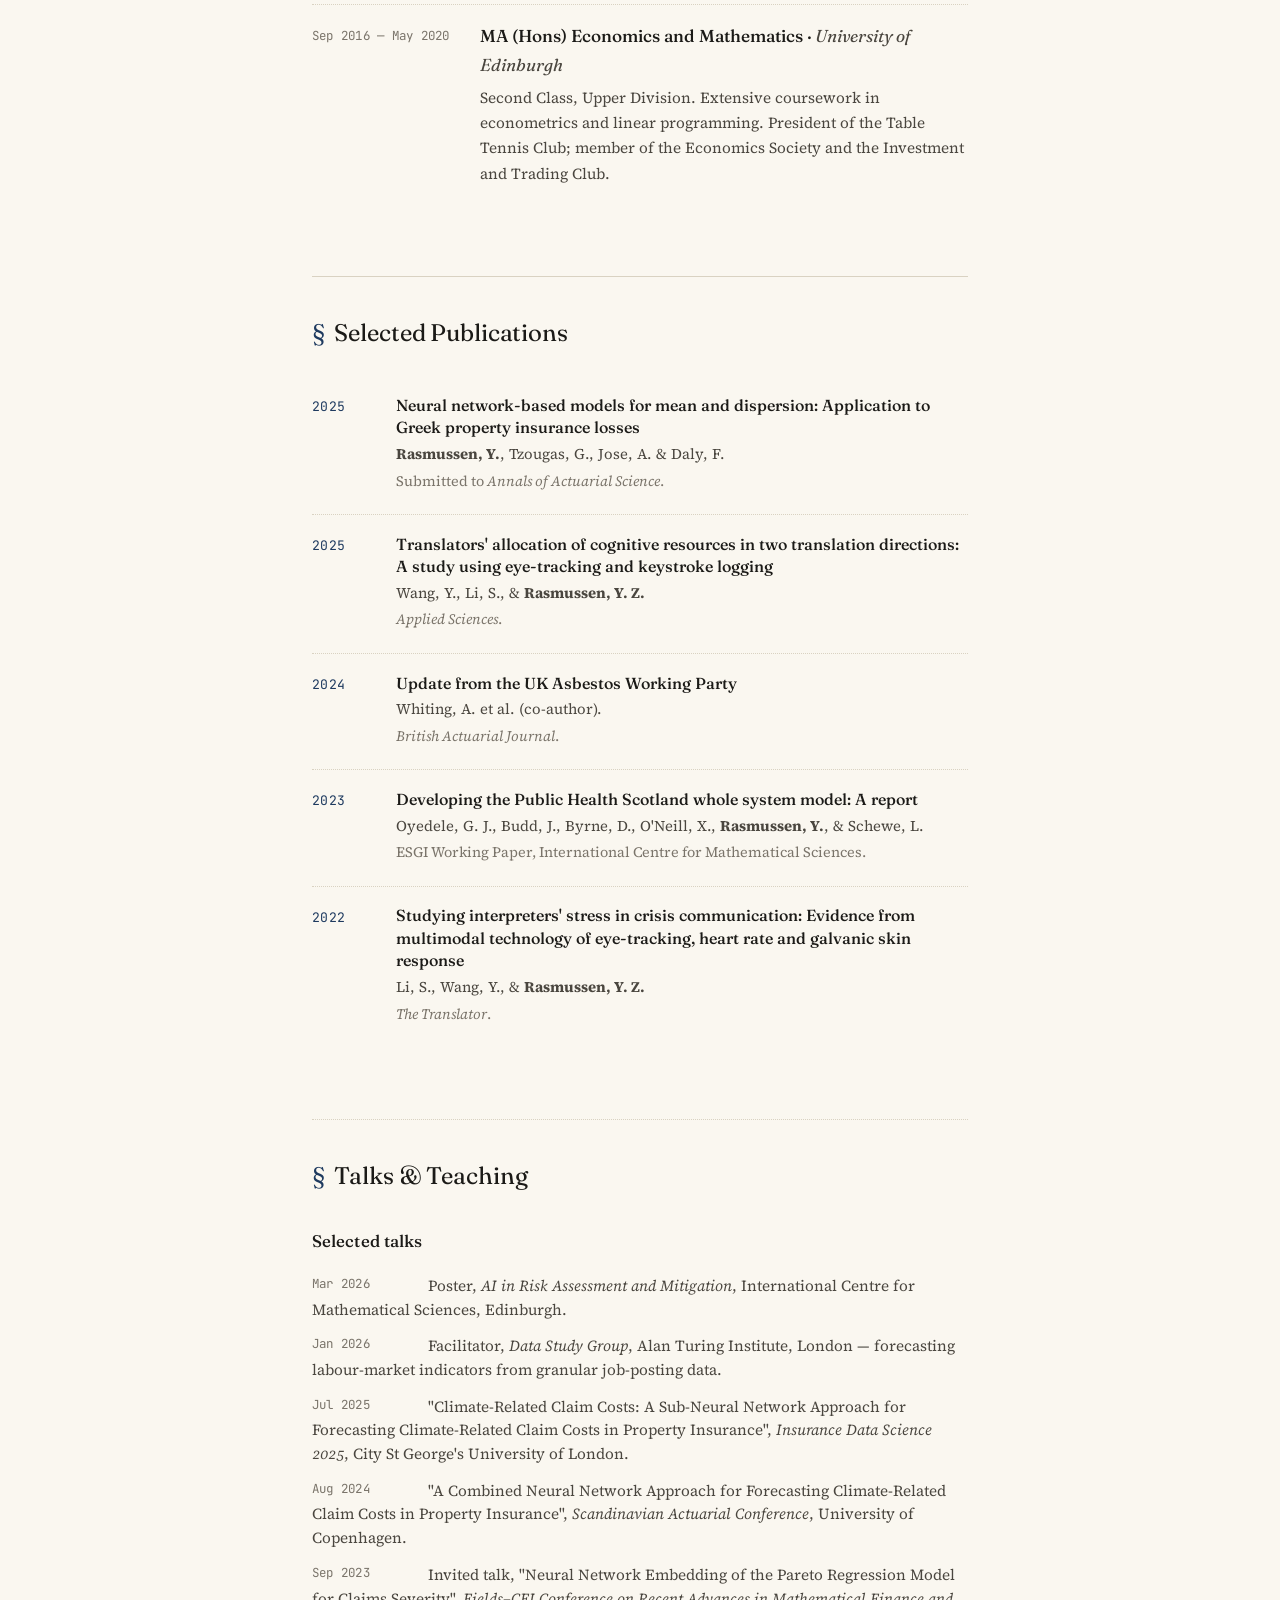
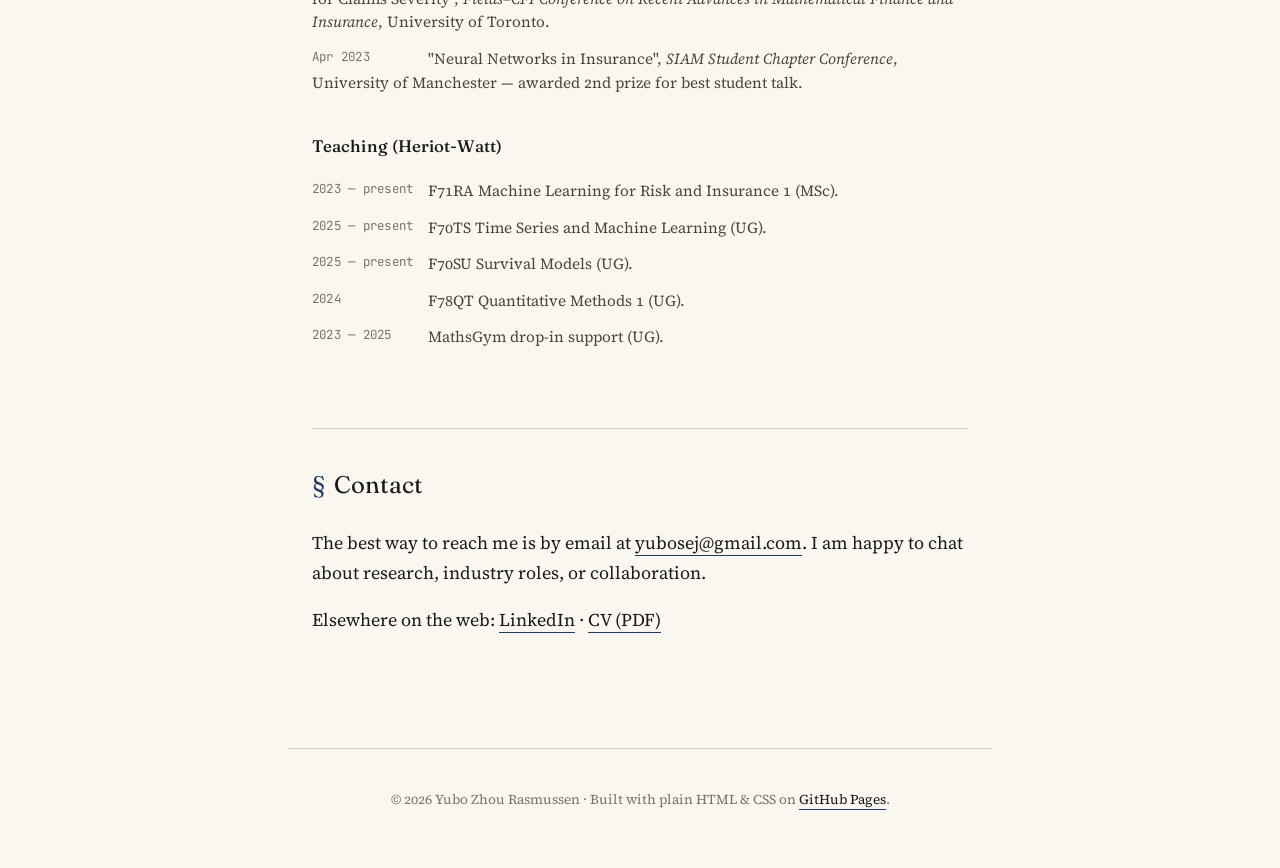
==== commit 93b7cb0c: "Revise personal introduction and research description Updated the introduction to reflect current re" ====
--- a/index.html
+++ b/index.html
@@ -47,14 +47,9 @@
                 I am a final-year PhD candidate in Actuarial Mathematics at
                 <a href="https://www.hw.ac.uk/" class="inline-link">Heriot-Watt University</a>,
                 supervised by Dr. Fraser Daly and Dr. George Tzougas and funded by an
-                EPSRC scholarship. My research develops machine-learning models for insurance
-                claims — particularly combined actuarial neural networks that retain the
-                interpretability of classical regression while gaining the flexibility of deep
-                learning.
+                EPSRC scholarship. I build machine learning models for insurance claims — including combined actuarial neural networks for claim severity and frequency — and investigate explainable-AI (XAI) tools that help make these black-box models interpretable.
             </p>
             <p class="intro-paragraph">
-                I am looking for data science, quantitative risk, or actuarial roles starting
-                autumn 2026.
             </p>
             <p class="intro-paragraph">
                 <a href="cv.pdf" class="inline-link">CV</a> ·
@@ -85,17 +80,16 @@
                 CS1, and CS2.
             </p>
             <p>
-                My PhD sits at the intersection of actuarial science and machine learning.
-                I build combined actuarial neural networks — models that embed classical
-                regression inside a deep-learning framework to keep the interpretability
-                insurers rely on while gaining the flexibility neural networks provide.
-                Applications include claims severity modelling and forecasting climate-related
-                claim costs in property insurance.
-            </p>
-            <p>
-                Alongside the PhD I author IFoA exam study materials for ACTEX, teach MSc
-                modules at Heriot-Watt, and have two IFoA exams to go before qualifying as a
-                Fellow. Outside work I coach table tennis, read too much psychology and
+                My doctoral work, funded by an EPSRC scholarship, sits at the intersection of actuarial
+                statistics and modern deep learning: I develop neural networks
+                that extend classical GLM-type severity and frequency models, and I use
+                explainable-AI techniques to unpick what those networks are actually learning.
+                I care about methods a practising actuary can actually use, rather than pushing
+                predictive accuracy at the cost of interpretability or regulatory fit.
+            </p>
+            <p>
+                Alongside the PhD I author IFoA exam study materials for ACTEX and teach MSc
+                modules at Heriot-Watt. Outside work I coach table tennis, read too much psychology and
                 economics, listen to Freakonomics Radio, and dabble in day trading. I am
                 fluent in English, Chinese, and Danish, and speak some German.
             </p>
--- a/style.css
+++ b/style.css
@@ -190,8 +190,8 @@
 }
 
 .intro-photo {
-    width: 160px;
-    height: 160px;
+    width: 180px;
+    height: auto;          /* was: height: 160px; */
     flex-shrink: 0;
     border-radius: 2px;
     overflow: hidden;
@@ -202,10 +202,10 @@
 
 .intro-photo img {
     width: 100%;
-    height: 100%;
-    object-fit: cover;
+    height: auto;          /* was: height: 100%; */
     display: block;
     filter: saturate(0.92) contrast(1.02);
+    /* delete the line that says: object-fit: cover; */
 }
 
 .photo-placeholder {
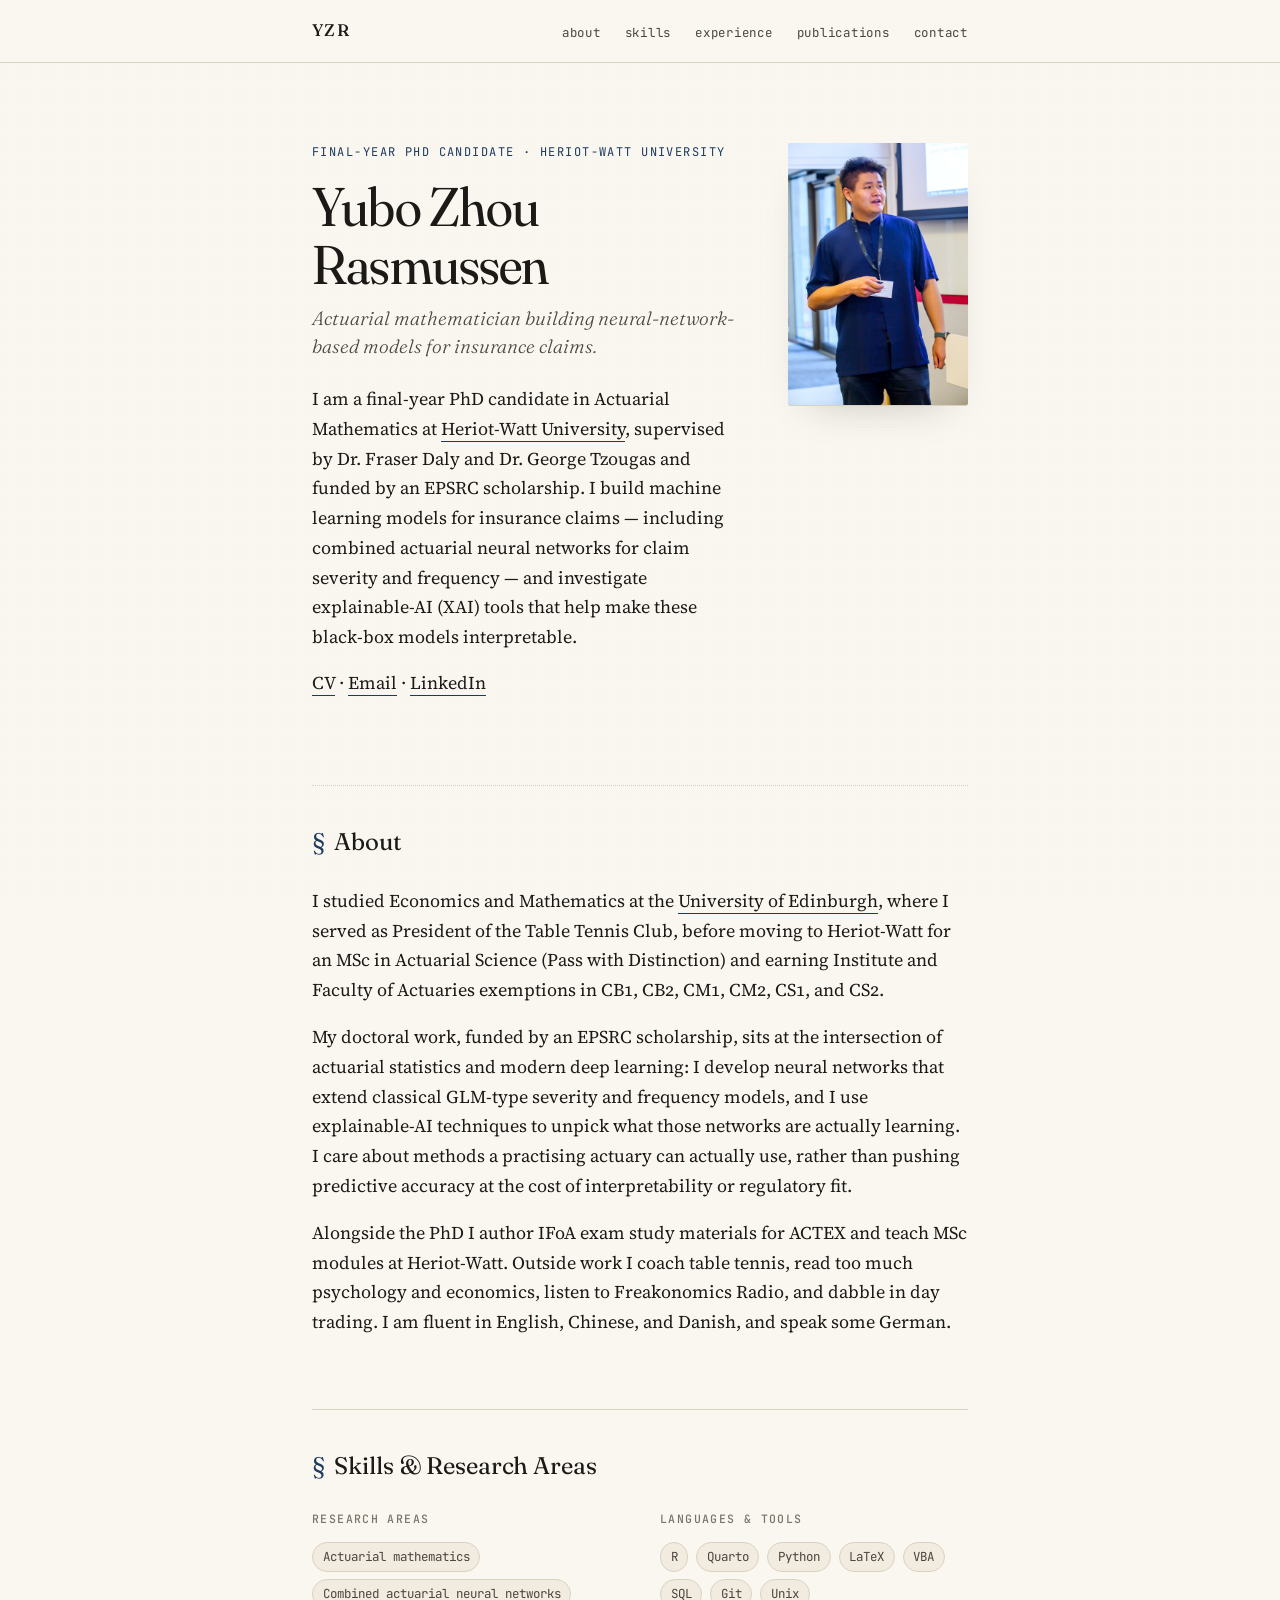
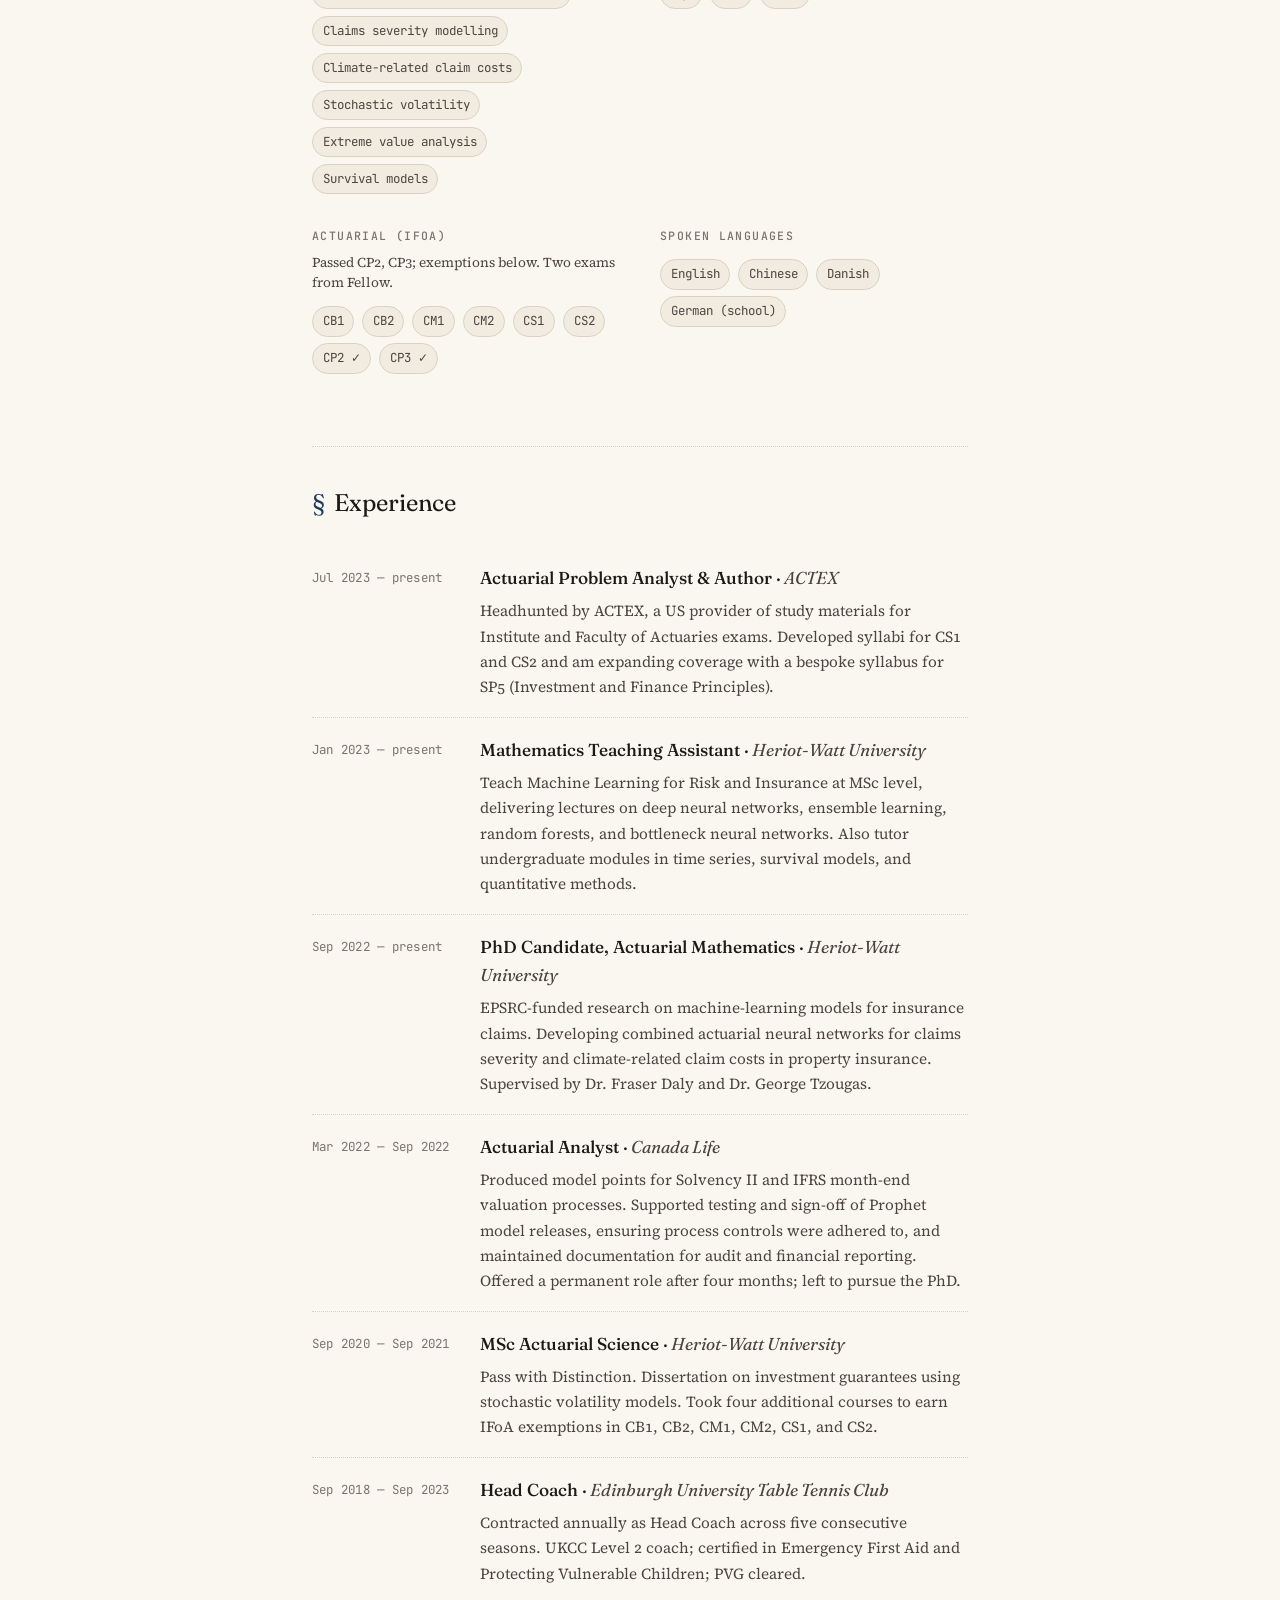
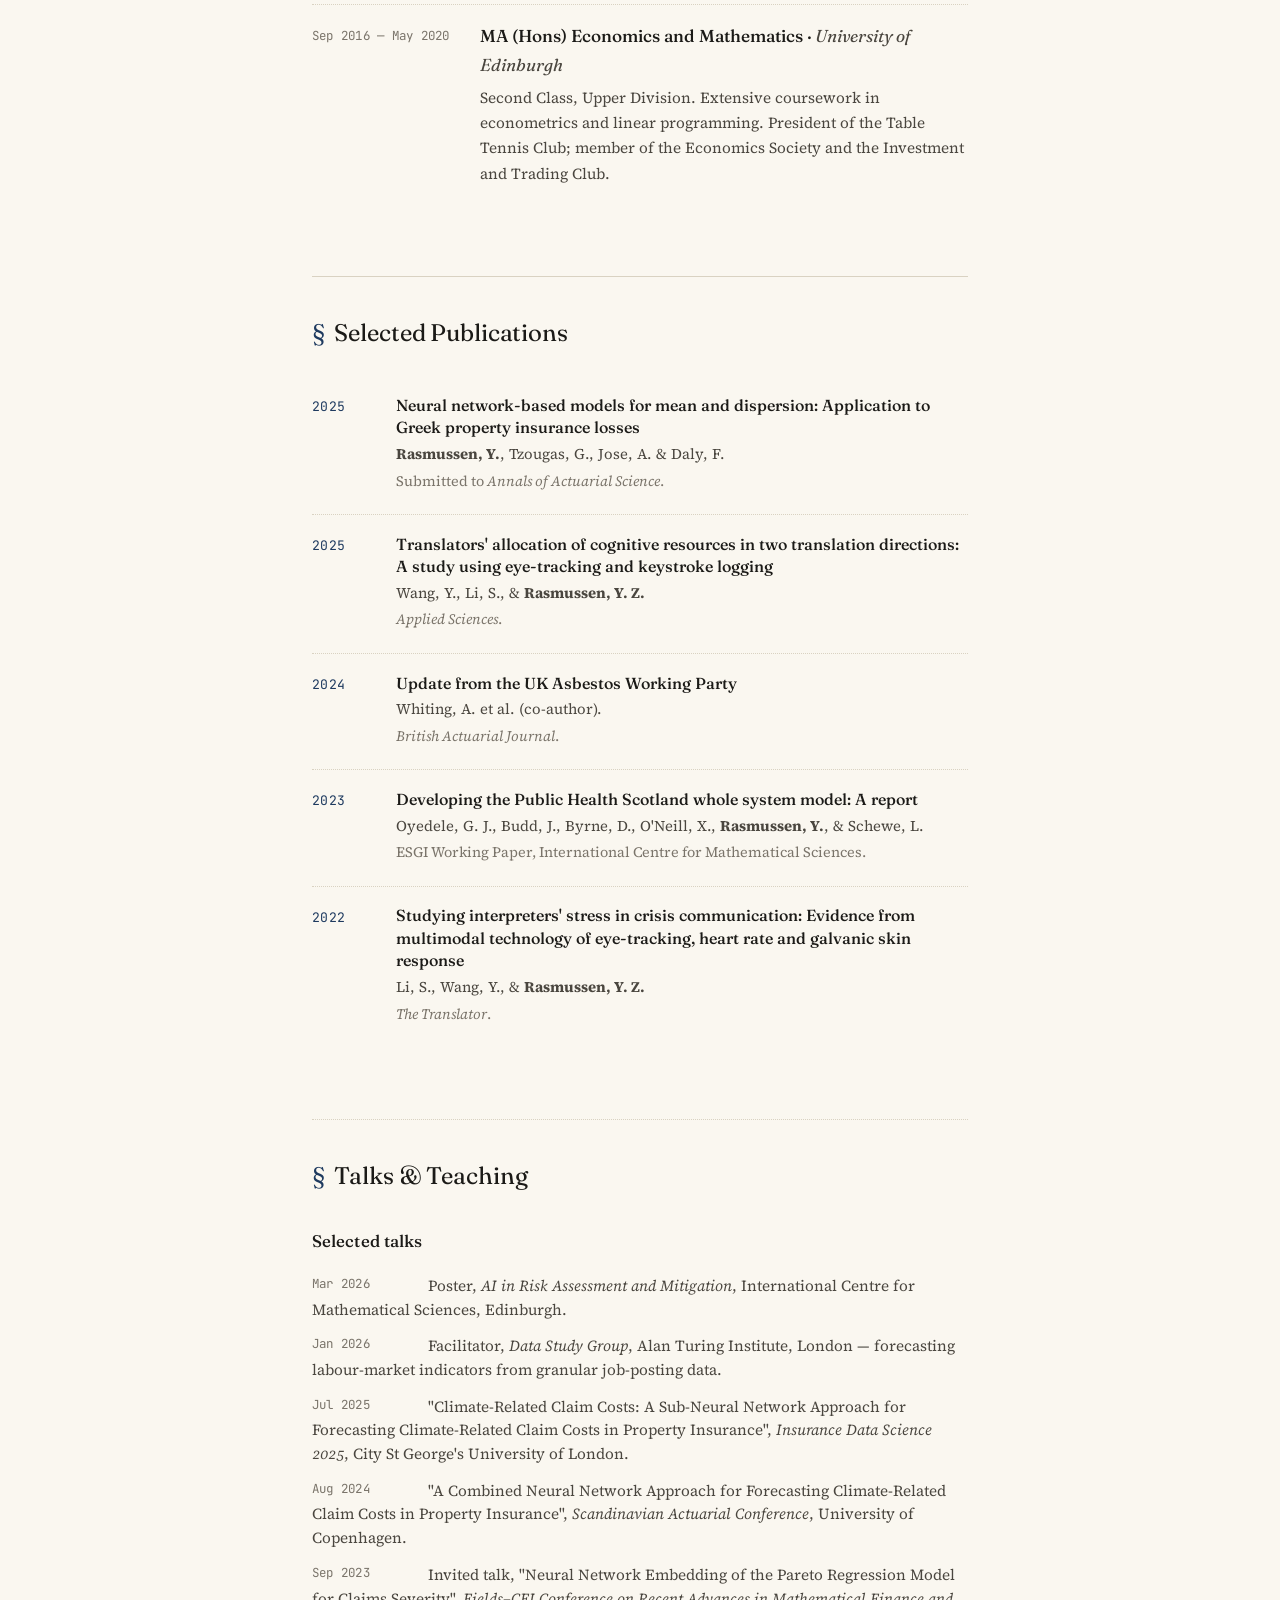
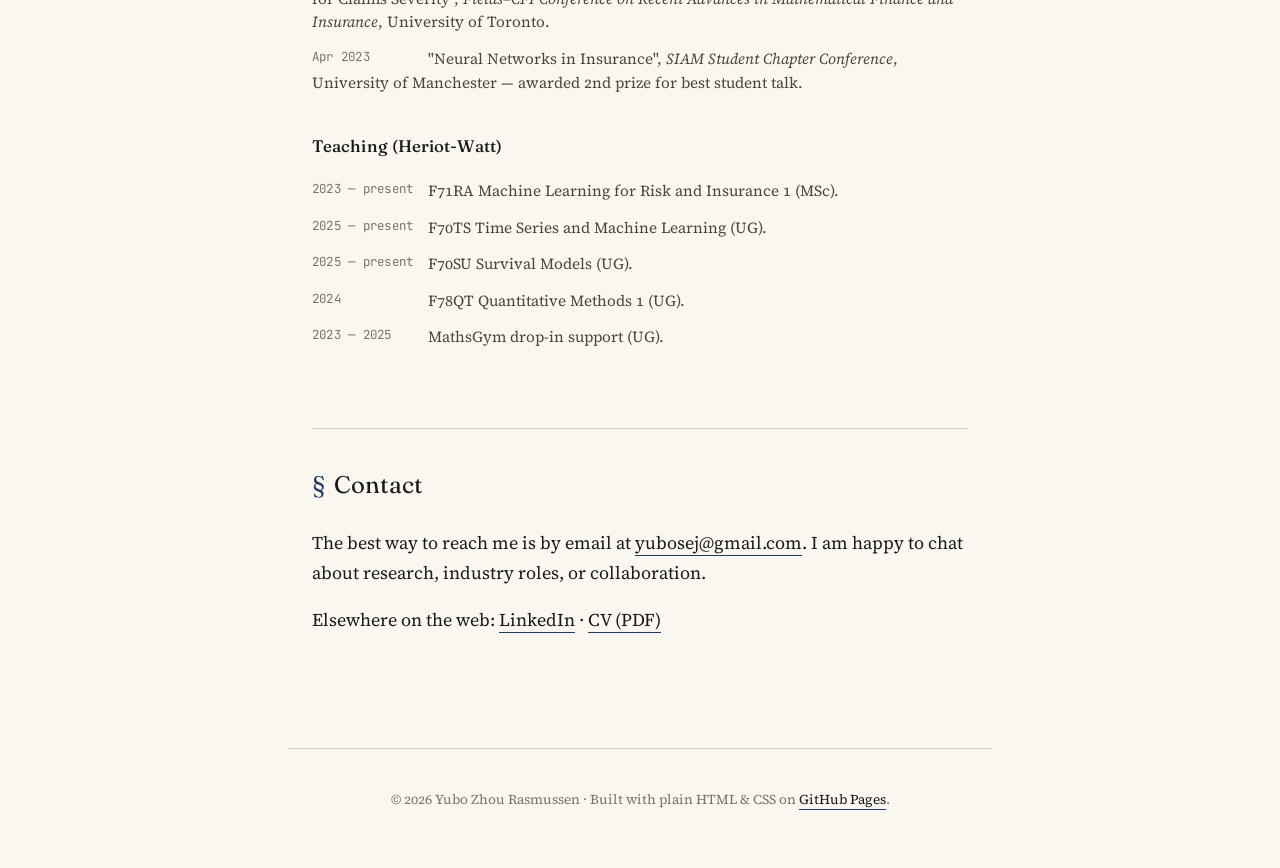
==== commit 3a51c830: "Update eyebrow text to reflect university affiliation" ====
--- a/index.html
+++ b/index.html
@@ -38,7 +38,7 @@
     <!-- Intro / hero -->
     <section class="intro">
         <div class="intro-text">
-            <p class="eyebrow">Final-year PhD candidate · Open to industry roles</p>
+            <p class="eyebrow">Final-year PhD candidate · Heriot-Watt University</p>
             <h1 class="display-name">Yubo Zhou Rasmussen</h1>
             <p class="tagline">
                 Actuarial mathematician building neural-network-based models for insurance claims.
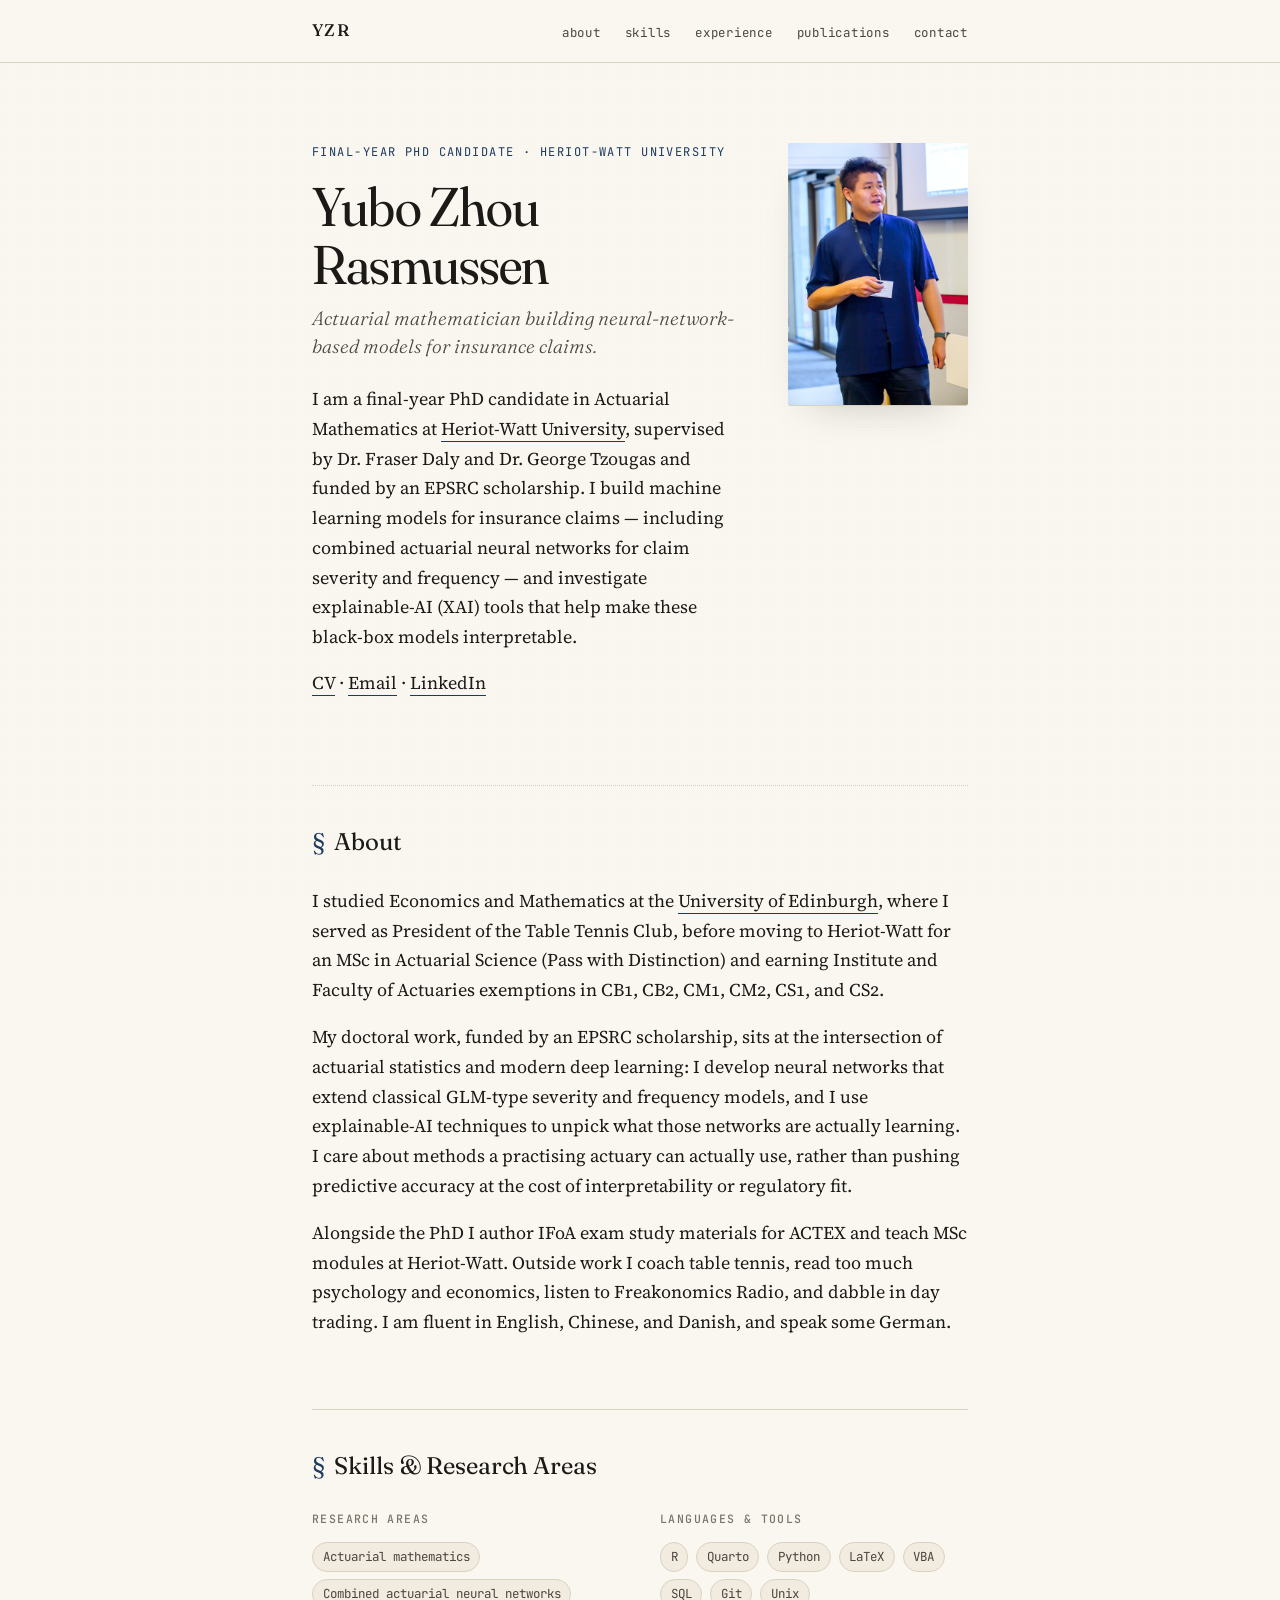
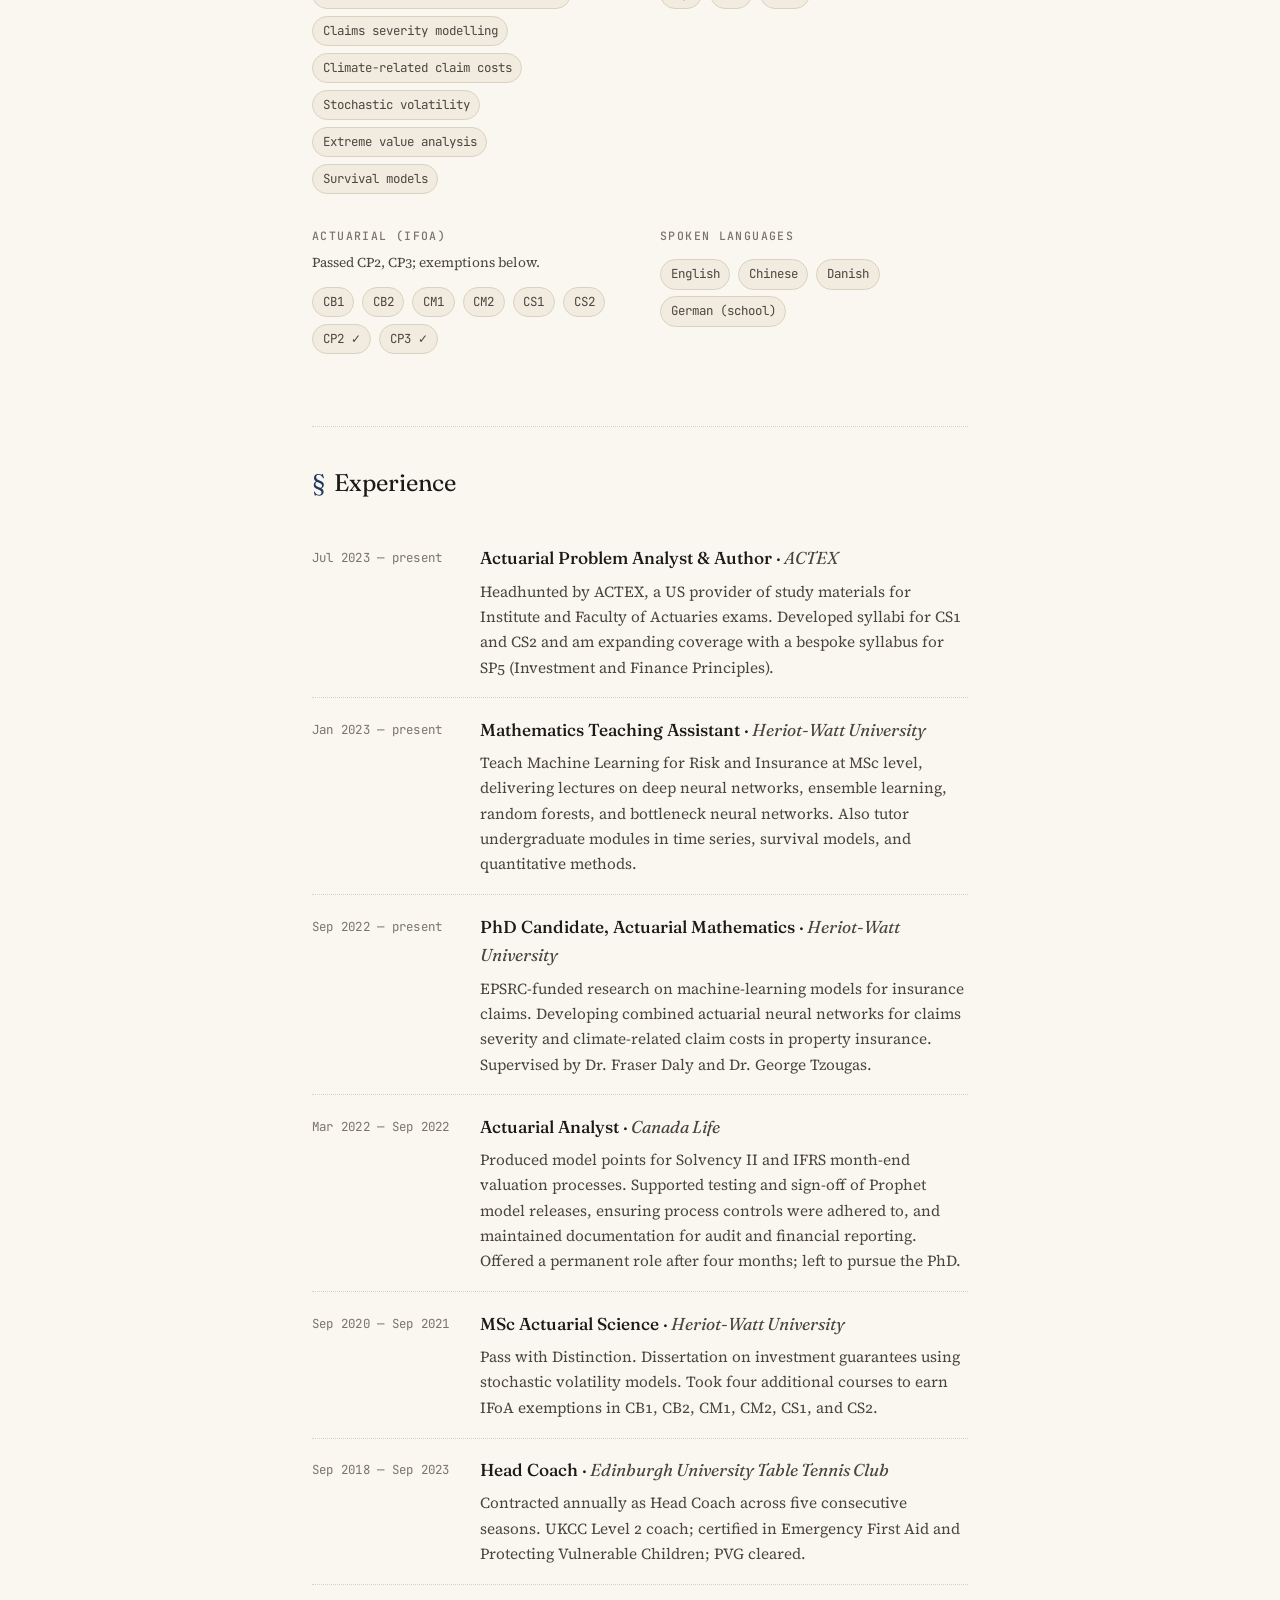
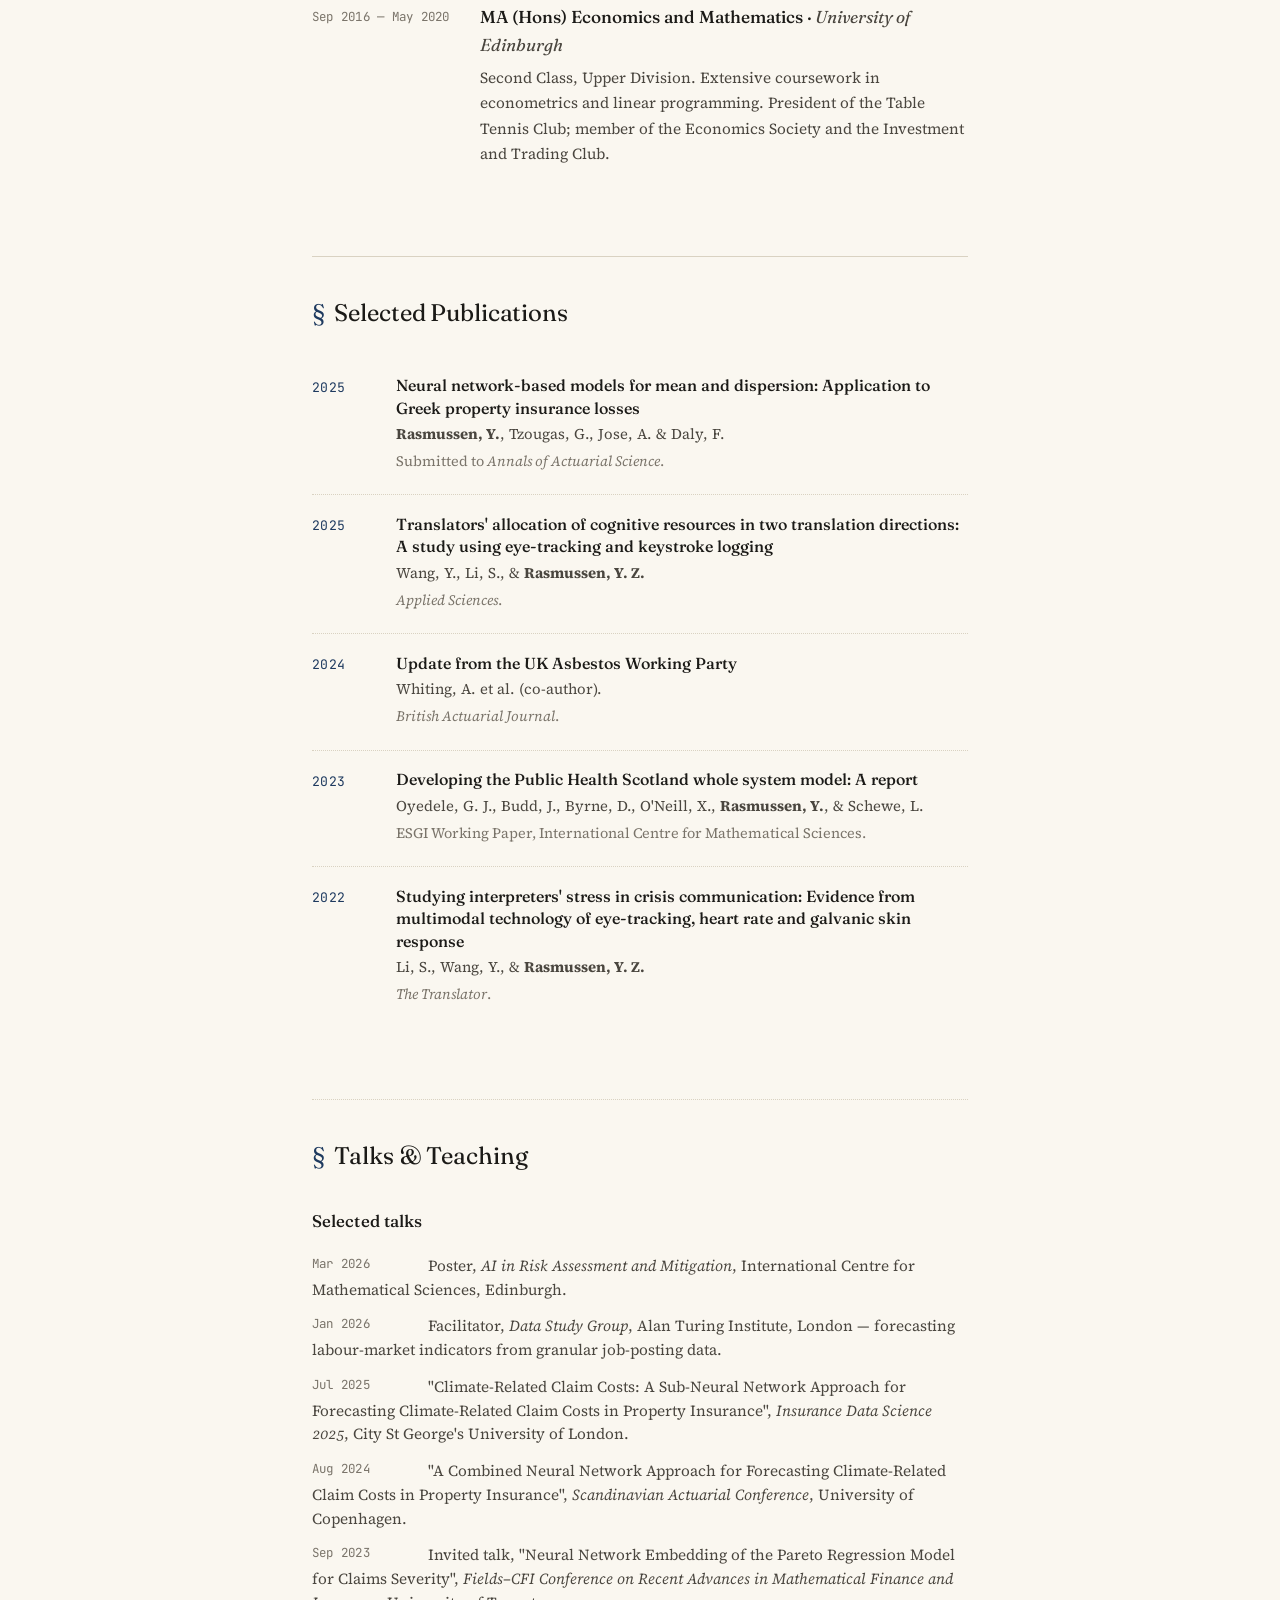
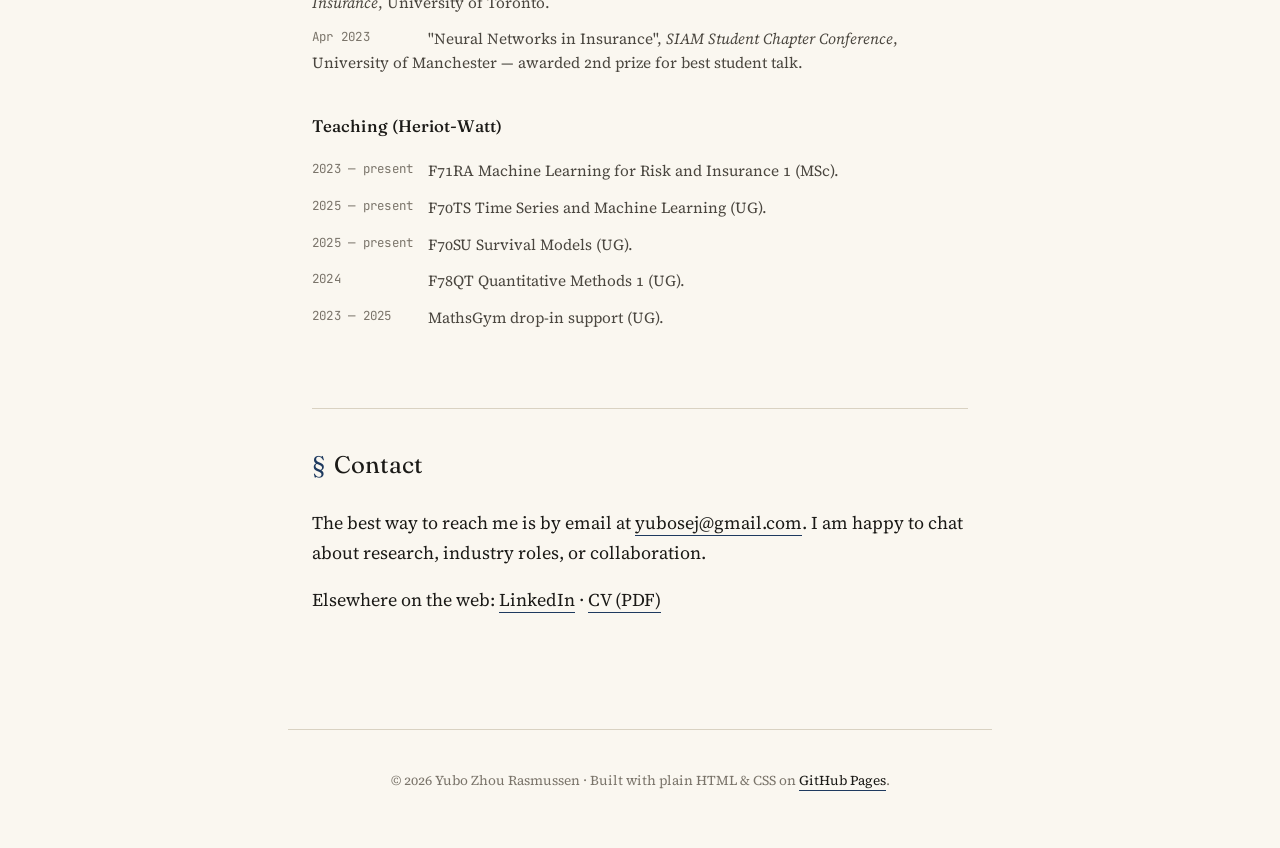
==== commit f8d1ac86: "Remove reference to two exams from Fellow" ====
--- a/index.html
+++ b/index.html
@@ -127,7 +127,7 @@
             </div>
             <div class="skill-group">
                 <h3 class="skill-heading">Actuarial (IFoA)</h3>
-                <p class="skill-note">Passed CP2, CP3; exemptions below. Two exams from Fellow.</p>
+                <p class="skill-note">Passed CP2, CP3; exemptions below.</p>
                 <ul class="chip-list">
                     <li>CB1</li>
                     <li>CB2</li>
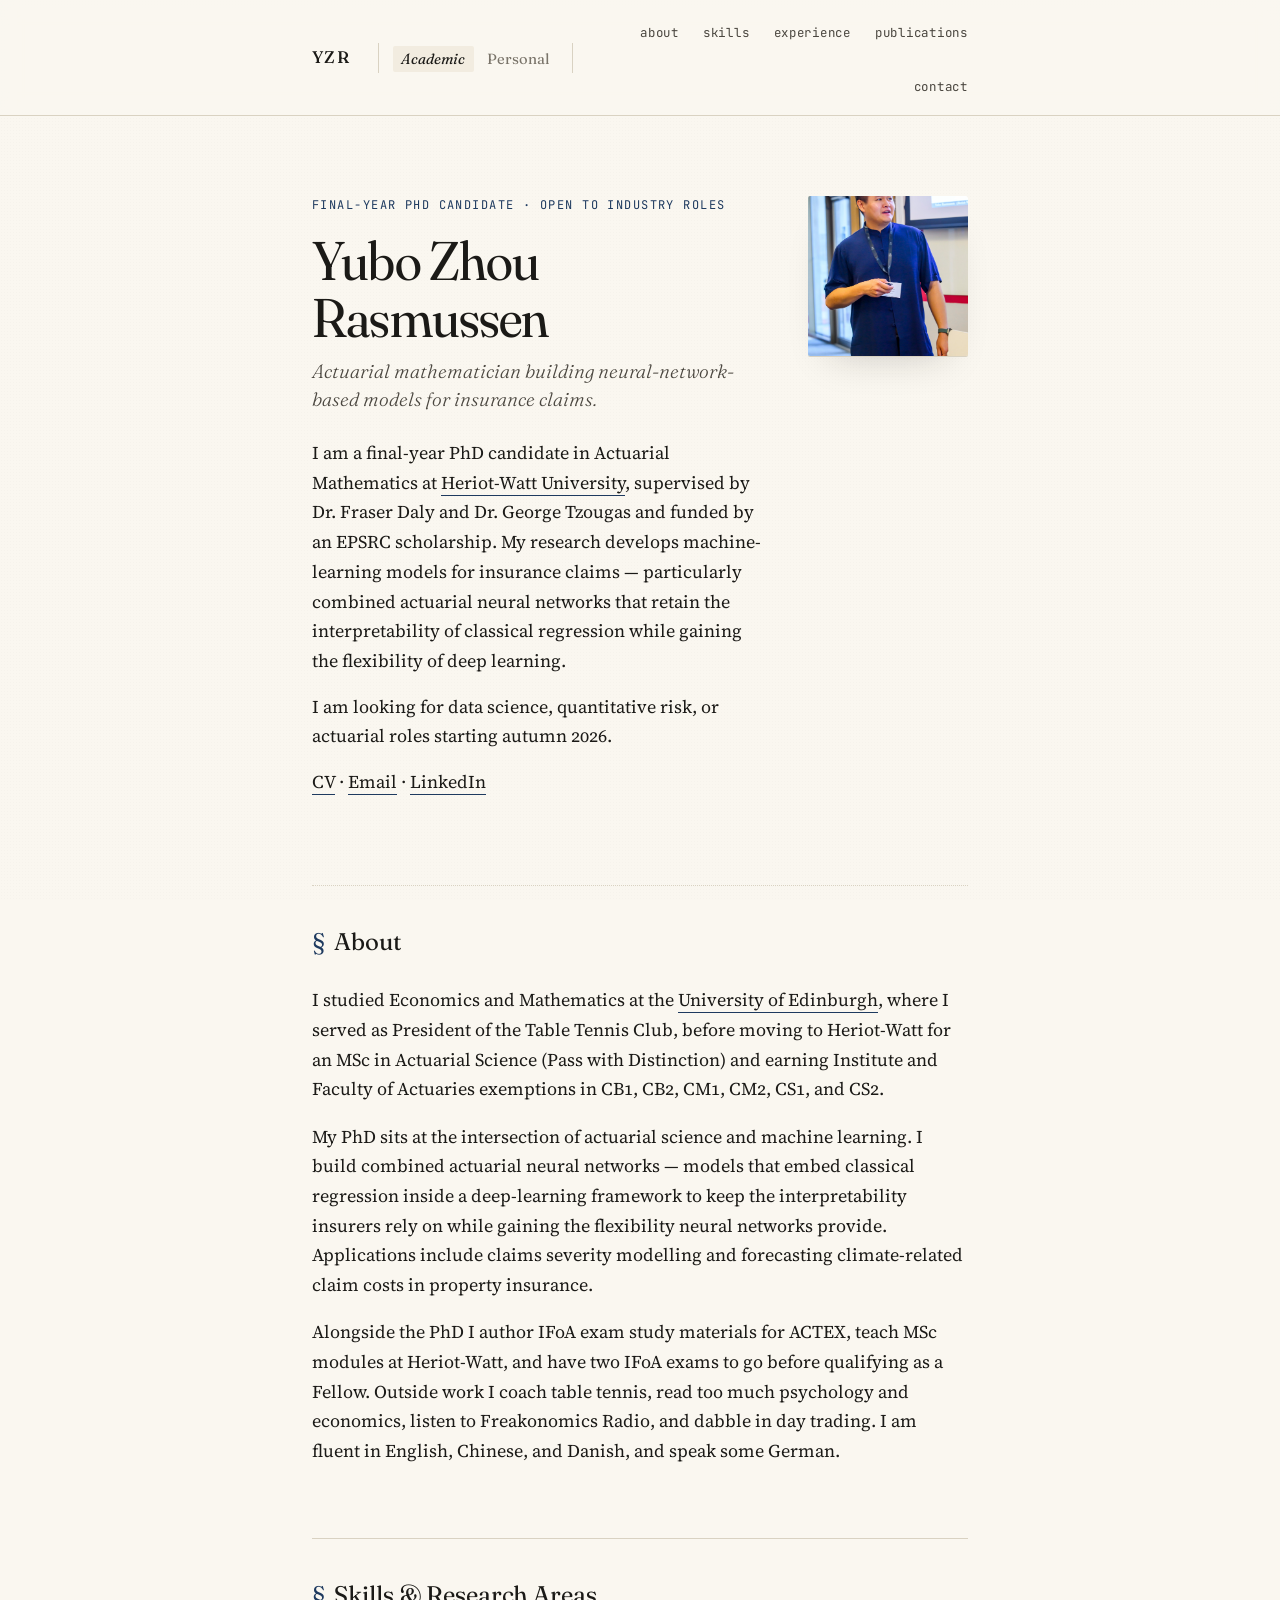
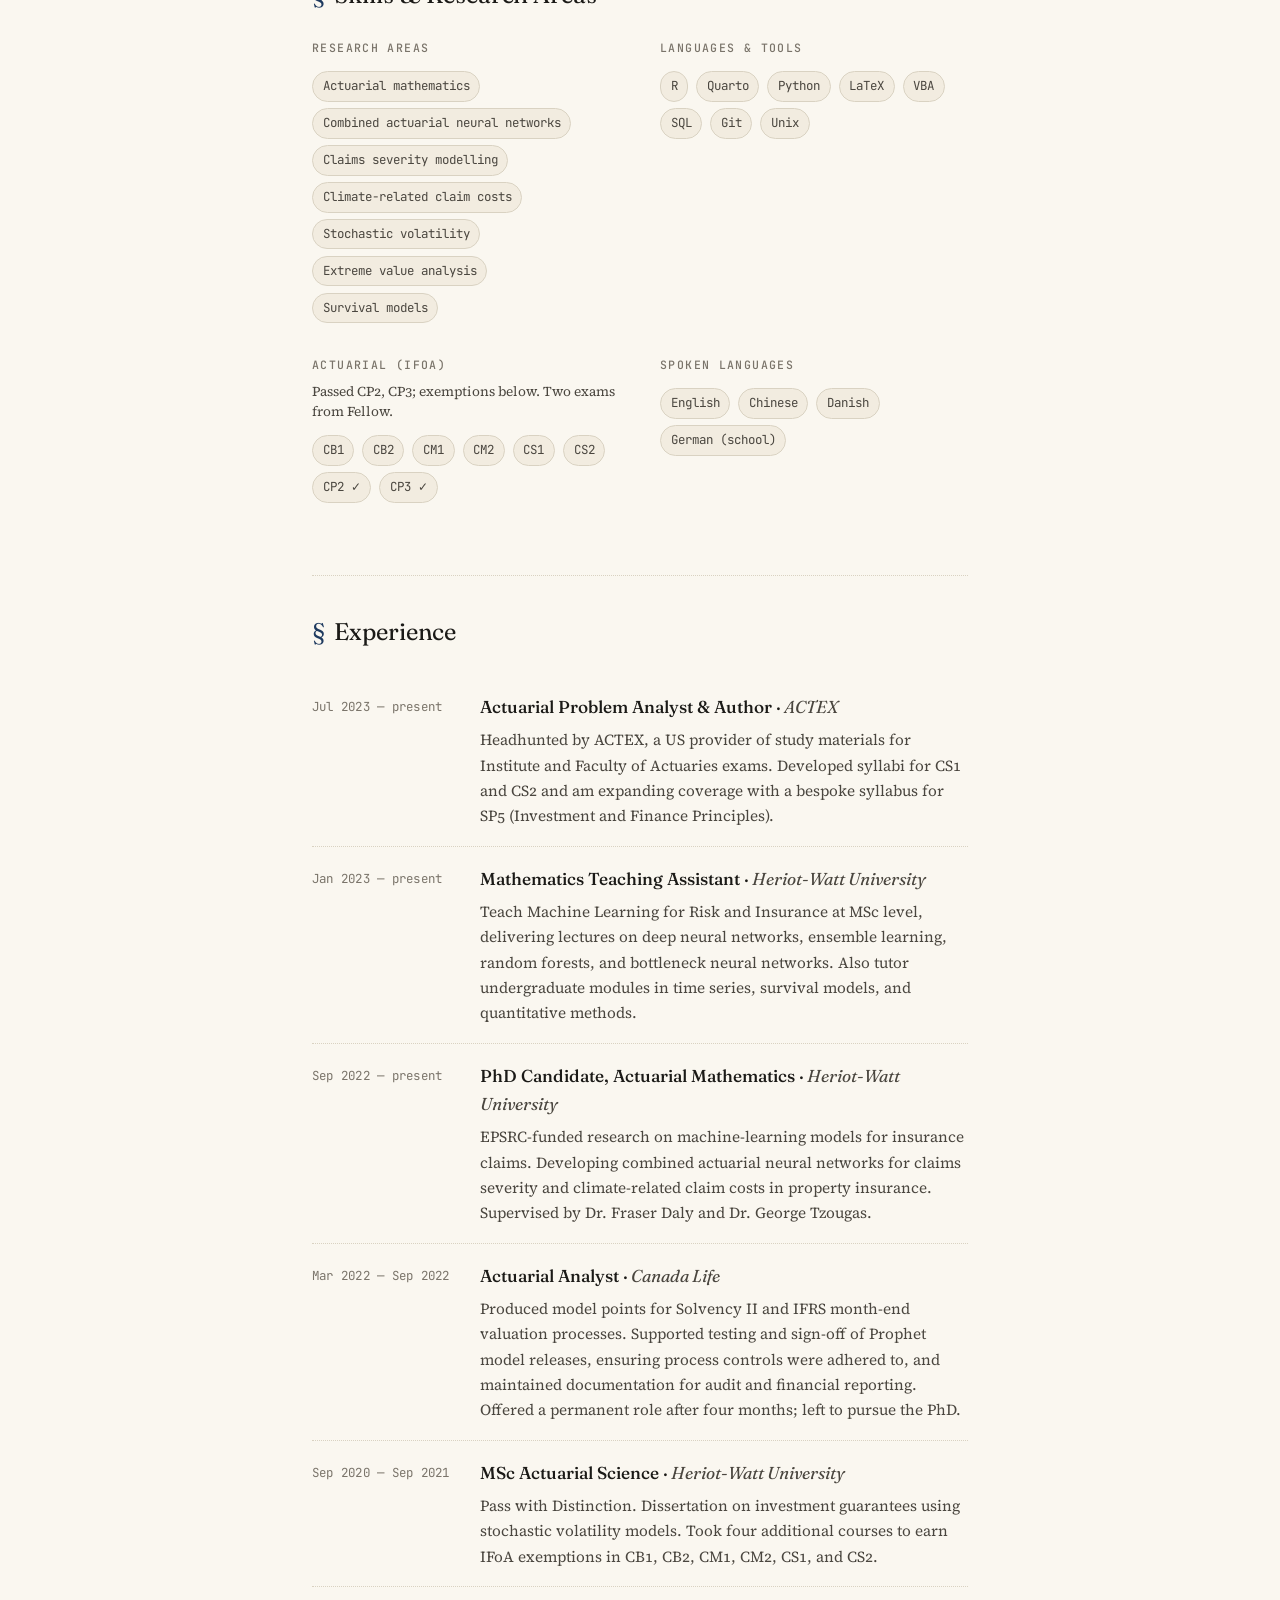
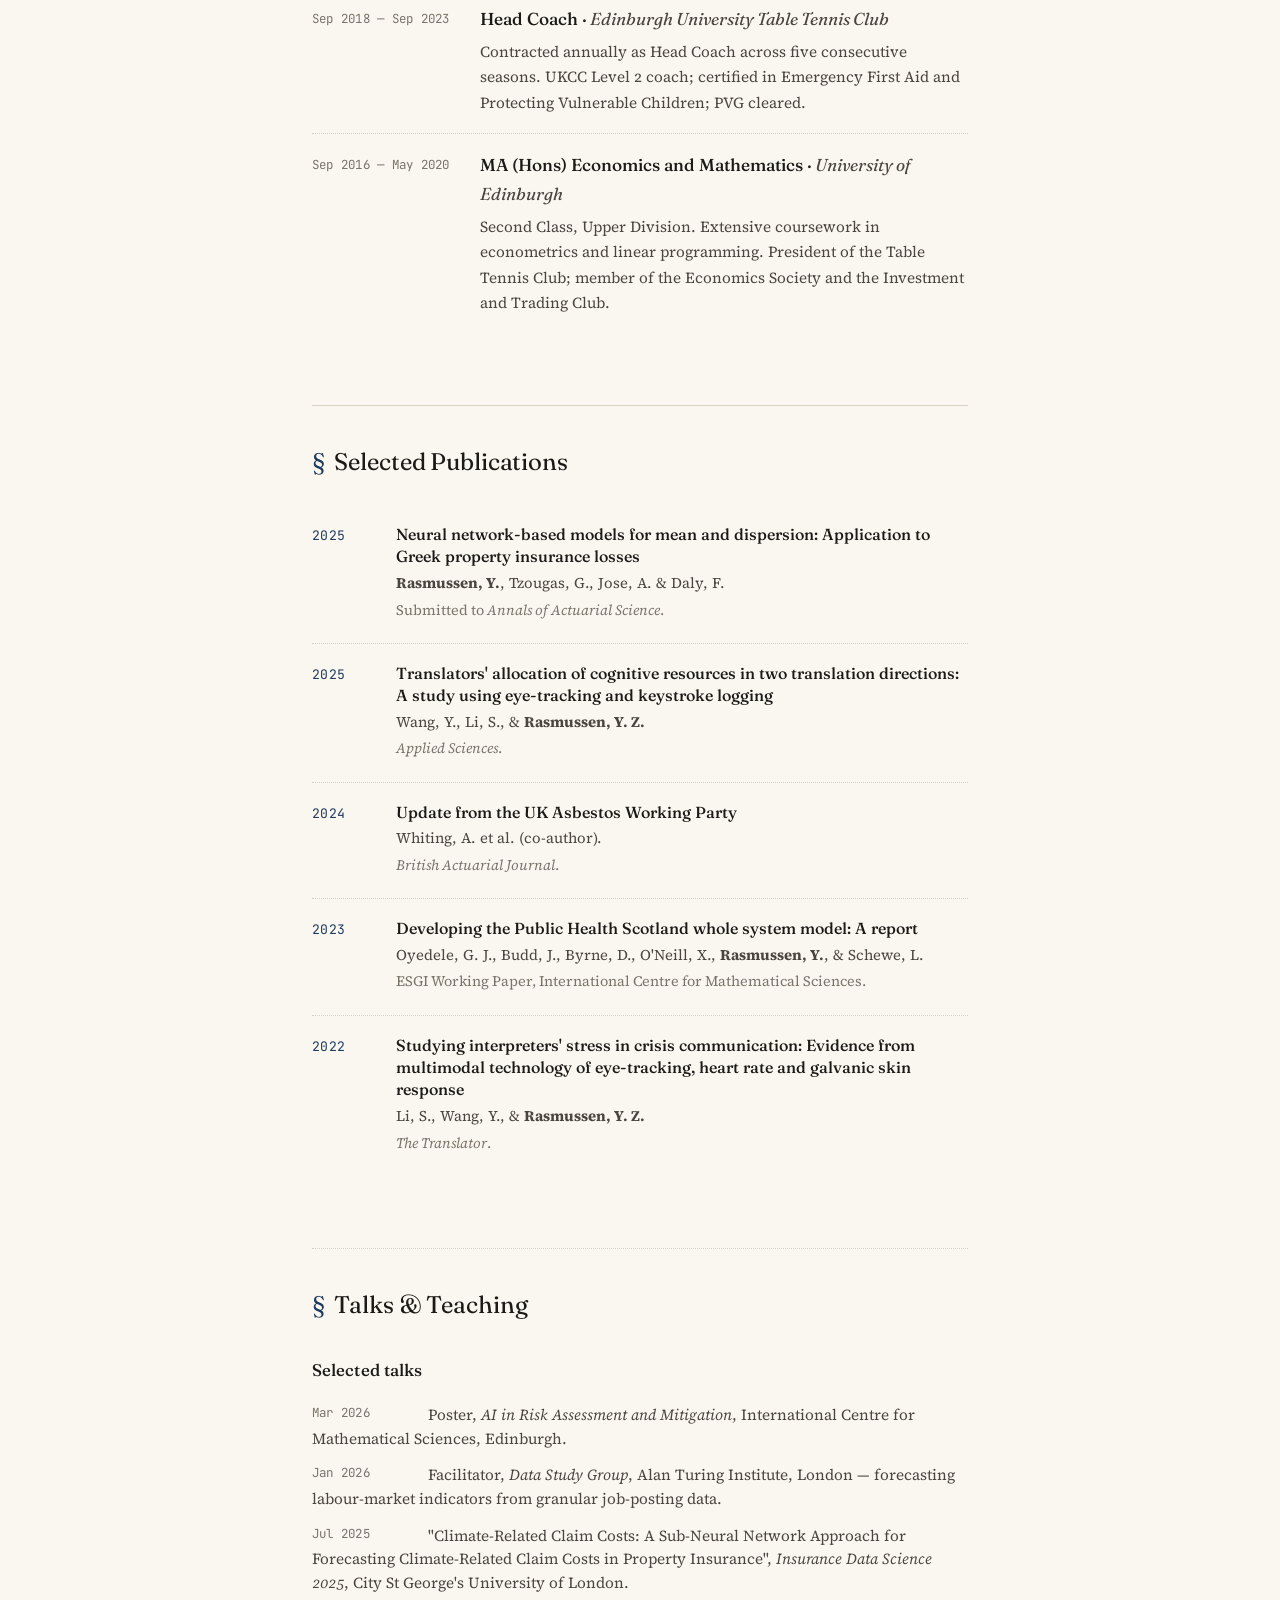
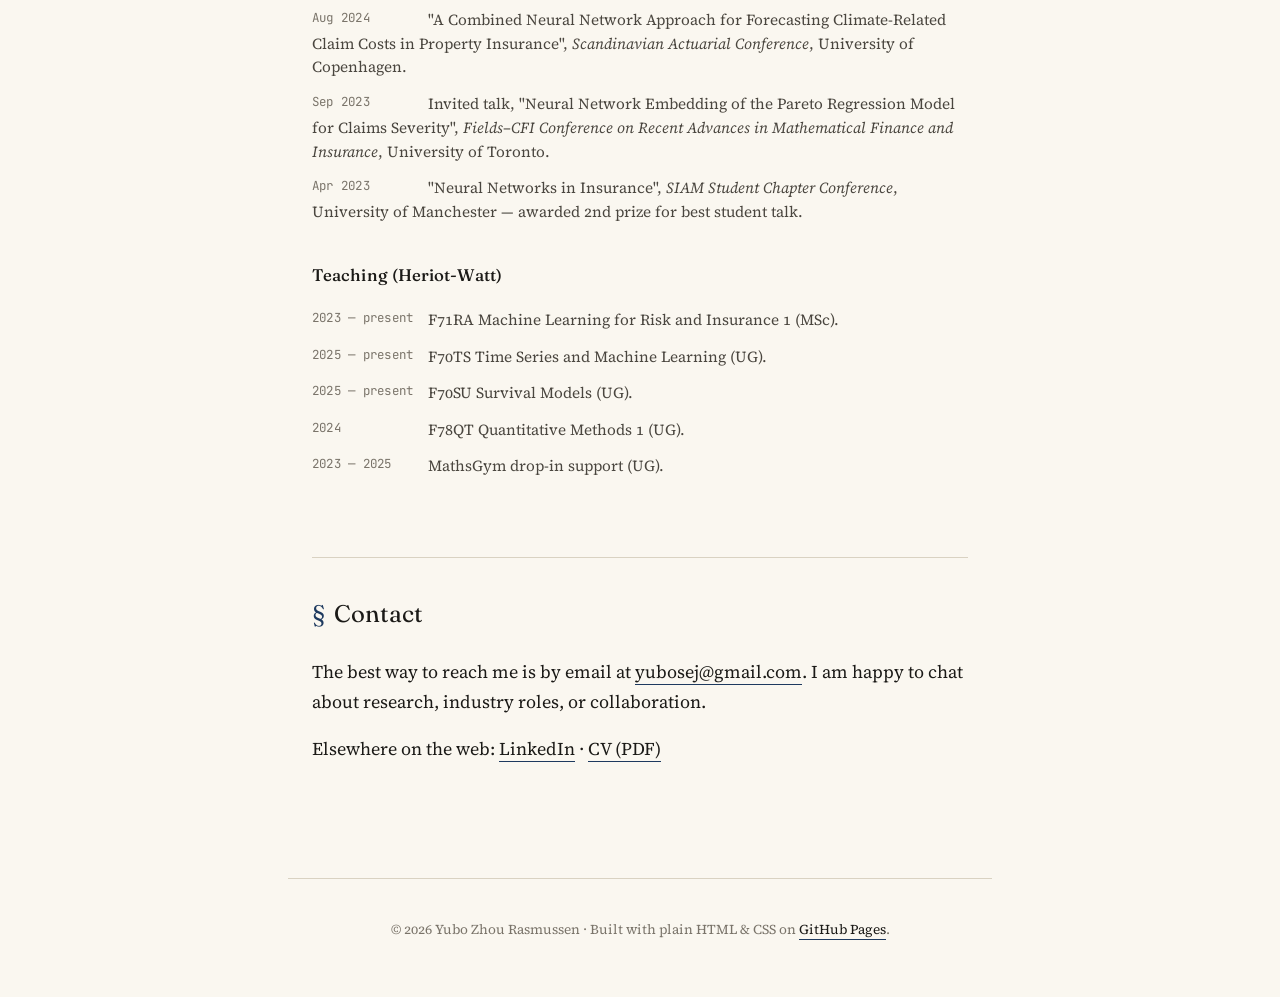
==== commit e5883be5: "Add files via upload" ====
--- a/index.html
+++ b/index.html
@@ -23,6 +23,10 @@
 <header class="site-header">
     <nav class="site-nav" aria-label="Primary">
         <a href="#top" class="nav-brand">YZR</a>
+        <ul class="nav-tabs">
+            <li><a href="index.html" class="is-current">Academic</a></li>
+            <li><a href="personal.html">Personal</a></li>
+        </ul>
         <ul class="nav-links">
             <li><a href="#about">About</a></li>
             <li><a href="#skills">Skills</a></li>
@@ -38,7 +42,7 @@
     <!-- Intro / hero -->
     <section class="intro">
         <div class="intro-text">
-            <p class="eyebrow">Final-year PhD candidate · Heriot-Watt University</p>
+            <p class="eyebrow">Final-year PhD candidate · Open to industry roles</p>
             <h1 class="display-name">Yubo Zhou Rasmussen</h1>
             <p class="tagline">
                 Actuarial mathematician building neural-network-based models for insurance claims.
@@ -47,9 +51,14 @@
                 I am a final-year PhD candidate in Actuarial Mathematics at
                 <a href="https://www.hw.ac.uk/" class="inline-link">Heriot-Watt University</a>,
                 supervised by Dr. Fraser Daly and Dr. George Tzougas and funded by an
-                EPSRC scholarship. I build machine learning models for insurance claims — including combined actuarial neural networks for claim severity and frequency — and investigate explainable-AI (XAI) tools that help make these black-box models interpretable.
+                EPSRC scholarship. My research develops machine-learning models for insurance
+                claims — particularly combined actuarial neural networks that retain the
+                interpretability of classical regression while gaining the flexibility of deep
+                learning.
             </p>
             <p class="intro-paragraph">
+                I am looking for data science, quantitative risk, or actuarial roles starting
+                autumn 2026.
             </p>
             <p class="intro-paragraph">
                 <a href="cv.pdf" class="inline-link">CV</a> ·
@@ -80,16 +89,17 @@
                 CS1, and CS2.
             </p>
             <p>
-                My doctoral work, funded by an EPSRC scholarship, sits at the intersection of actuarial
-                statistics and modern deep learning: I develop neural networks
-                that extend classical GLM-type severity and frequency models, and I use
-                explainable-AI techniques to unpick what those networks are actually learning.
-                I care about methods a practising actuary can actually use, rather than pushing
-                predictive accuracy at the cost of interpretability or regulatory fit.
+                My PhD sits at the intersection of actuarial science and machine learning.
+                I build combined actuarial neural networks — models that embed classical
+                regression inside a deep-learning framework to keep the interpretability
+                insurers rely on while gaining the flexibility neural networks provide.
+                Applications include claims severity modelling and forecasting climate-related
+                claim costs in property insurance.
             </p>
             <p>
-                Alongside the PhD I author IFoA exam study materials for ACTEX and teach MSc
-                modules at Heriot-Watt. Outside work I coach table tennis, read too much psychology and
+                Alongside the PhD I author IFoA exam study materials for ACTEX, teach MSc
+                modules at Heriot-Watt, and have two IFoA exams to go before qualifying as a
+                Fellow. Outside work I coach table tennis, read too much psychology and
                 economics, listen to Freakonomics Radio, and dabble in day trading. I am
                 fluent in English, Chinese, and Danish, and speak some German.
             </p>
@@ -127,7 +137,7 @@
             </div>
             <div class="skill-group">
                 <h3 class="skill-heading">Actuarial (IFoA)</h3>
-                <p class="skill-note">Passed CP2, CP3; exemptions below.</p>
+                <p class="skill-note">Passed CP2, CP3; exemptions below. Two exams from Fellow.</p>
                 <ul class="chip-list">
                     <li>CB1</li>
                     <li>CB2</li>
--- a/style.css
+++ b/style.css
@@ -190,8 +190,8 @@
 }
 
 .intro-photo {
-    width: 180px;
-    height: auto;          /* was: height: 160px; */
+    width: 160px;
+    height: 160px;
     flex-shrink: 0;
     border-radius: 2px;
     overflow: hidden;
@@ -202,10 +202,10 @@
 
 .intro-photo img {
     width: 100%;
-    height: auto;          /* was: height: 100%; */
+    height: 100%;
+    object-fit: cover;
     display: block;
     filter: saturate(0.92) contrast(1.02);
-    /* delete the line that says: object-fit: cover; */
 }
 
 .photo-placeholder {
@@ -504,3 +504,253 @@
     background: var(--accent);
     color: var(--paper);
 }
+
+/* =========================================================
+   Tab navigation (Academic / Personal split)
+   ========================================================= */
+.nav-tabs {
+    list-style: none;
+    margin: 0;
+    padding: 0;
+    display: flex;
+    gap: 0.25rem;
+    align-items: center;
+    border-left: 1px solid var(--rule);
+    border-right: 1px solid var(--rule);
+    padding: 0 0.85rem;
+    margin-right: auto;
+    margin-left: 0.75rem;
+}
+
+.nav-tabs a {
+    font-family: var(--font-display);
+    font-size: 0.92rem;
+    font-weight: 400;
+    letter-spacing: 0.005em;
+    color: var(--ink-mute);
+    text-decoration: none;
+    padding: 0.25rem 0.55rem;
+    border-radius: 2px;
+    transition: color 0.18s ease, background 0.18s ease;
+}
+
+.nav-tabs a:hover {
+    color: var(--accent);
+    background: var(--paper-deep);
+}
+
+.nav-tabs a.is-current {
+    color: var(--ink);
+    font-style: italic;
+    background: var(--paper-deep);
+}
+
+@media (max-width: 640px) {
+    .nav-tabs {
+        border: none;
+        padding: 0;
+        margin: 0;
+        gap: 0;
+    }
+    .nav-tabs a { padding: 0.2rem 0.4rem; font-size: 0.85rem; }
+}
+
+/* =========================================================
+   Personal page — credential badges (coaching section)
+   ========================================================= */
+.credential-list {
+    list-style: none;
+    margin: 0.5rem 0 1.2rem;
+    padding: 0;
+    display: flex;
+    flex-direction: column;
+    gap: 0.4rem;
+}
+
+.credential-list li {
+    display: flex;
+    align-items: baseline;
+    gap: 0.75rem;
+    color: var(--ink-soft);
+    font-size: 0.98rem;
+}
+
+.credential-badge {
+    display: inline-block;
+    min-width: 3rem;
+    text-align: center;
+    padding: 0.15rem 0.45rem;
+    font-family: var(--font-mono);
+    font-size: 0.68rem;
+    letter-spacing: 0.08em;
+    font-weight: 500;
+    color: var(--accent);
+    background: var(--paper-deep);
+    border: 1px solid var(--rule);
+    border-radius: 2px;
+    flex-shrink: 0;
+}
+
+/* =========================================================
+   Personal page — match video grid
+   ========================================================= */
+.video-grid {
+    display: grid;
+    grid-template-columns: repeat(auto-fit, minmax(260px, 1fr));
+    gap: 1.75rem 1.25rem;
+    margin-top: 0.5rem;
+}
+
+.video-card {
+    display: flex;
+    flex-direction: column;
+    gap: 0.65rem;
+    transition: transform 0.25s ease;
+}
+
+.video-card:hover { transform: translateY(-2px); }
+
+.video-thumb {
+    position: relative;
+    display: block;
+    aspect-ratio: 16 / 9;
+    border-radius: 2px;
+    overflow: hidden;
+    background:
+        linear-gradient(135deg, var(--paper-deep), var(--rule));
+    box-shadow: 0 1px 0 var(--rule),
+                0 14px 28px -18px rgba(27, 26, 23, 0.28);
+    transition: box-shadow 0.25s ease;
+}
+
+.video-thumb:hover {
+    box-shadow: 0 1px 0 var(--rule),
+                0 20px 36px -18px rgba(27, 26, 23, 0.42);
+}
+
+.video-thumb img {
+    width: 100%;
+    height: 100%;
+    object-fit: cover;
+    display: block;
+    filter: saturate(0.92) contrast(1.03);
+    transition: transform 0.35s ease;
+}
+
+.video-thumb:hover img { transform: scale(1.03); }
+
+/* Fallback when a placeholder VIDEO_ID yields a 120x90 YouTube "no image" */
+.video-thumb img.video-thumb-fallback {
+    display: none;
+}
+
+.video-play {
+    position: absolute;
+    inset: 0;
+    display: flex;
+    align-items: center;
+    justify-content: center;
+    font-size: 1.6rem;
+    color: #fff;
+    text-shadow: 0 2px 12px rgba(0, 0, 0, 0.5);
+    pointer-events: none;
+    transition: transform 0.25s ease, opacity 0.25s ease;
+}
+
+.video-thumb::after {
+    content: "";
+    position: absolute;
+    inset: 0;
+    background: linear-gradient(180deg, transparent 55%, rgba(0, 0, 0, 0.35));
+    pointer-events: none;
+}
+
+.video-thumb:hover .video-play {
+    transform: scale(1.15);
+}
+
+.video-meta { padding: 0 0.1rem; }
+
+.video-title {
+    font-family: var(--font-display);
+    font-weight: 500;
+    font-size: 1rem;
+    line-height: 1.3;
+    margin: 0 0 0.2rem;
+}
+
+.video-title a {
+    color: var(--ink);
+    text-decoration: none;
+    background-image: linear-gradient(var(--accent), var(--accent));
+    background-repeat: no-repeat;
+    background-position: 0 100%;
+    background-size: 0 1px;
+    padding-bottom: 1px;
+    transition: background-size 0.2s ease, color 0.2s ease;
+}
+
+.video-card:hover .video-title a {
+    background-size: 100% 1px;
+    color: var(--accent);
+}
+
+.video-caption {
+    margin: 0;
+    font-size: 0.88rem;
+    color: var(--ink-mute);
+    line-height: 1.4;
+}
+
+/* =========================================================
+   Personal page — intro tweaks
+   ========================================================= */
+.intro-personal {
+    grid-template-columns: 1fr;  /* no photo, so full width */
+    padding-top: 2rem;
+}
+
+.intro-personal .display-name {
+    font-size: clamp(2.1rem, 5vw, 2.8rem);
+}
+
+/* =========================================================
+   Personal page — bagging stats tiles
+   ========================================================= */
+.stats-row {
+    display: grid;
+    grid-template-columns: repeat(auto-fit, minmax(130px, 1fr));
+    gap: 0.8rem;
+    margin: 0.5rem 0 2rem;
+}
+
+.stat-item {
+    display: flex;
+    flex-direction: column;
+    align-items: flex-start;
+    padding: 0.9rem 1rem;
+    background: var(--paper-deep);
+    border: 1px solid var(--rule);
+    border-radius: 3px;
+    transition: border-color 0.18s ease;
+}
+
+.stat-item:hover { border-color: var(--accent); }
+
+.stat-number {
+    font-family: var(--font-display);
+    font-variation-settings: "opsz" 96;
+    font-size: 1.9rem;
+    font-weight: 400;
+    line-height: 1;
+    color: var(--accent);
+    margin-bottom: 0.3rem;
+}
+
+.stat-label {
+    font-family: var(--font-mono);
+    font-size: 0.72rem;
+    letter-spacing: 0.06em;
+    text-transform: uppercase;
+    color: var(--ink-mute);
+}
